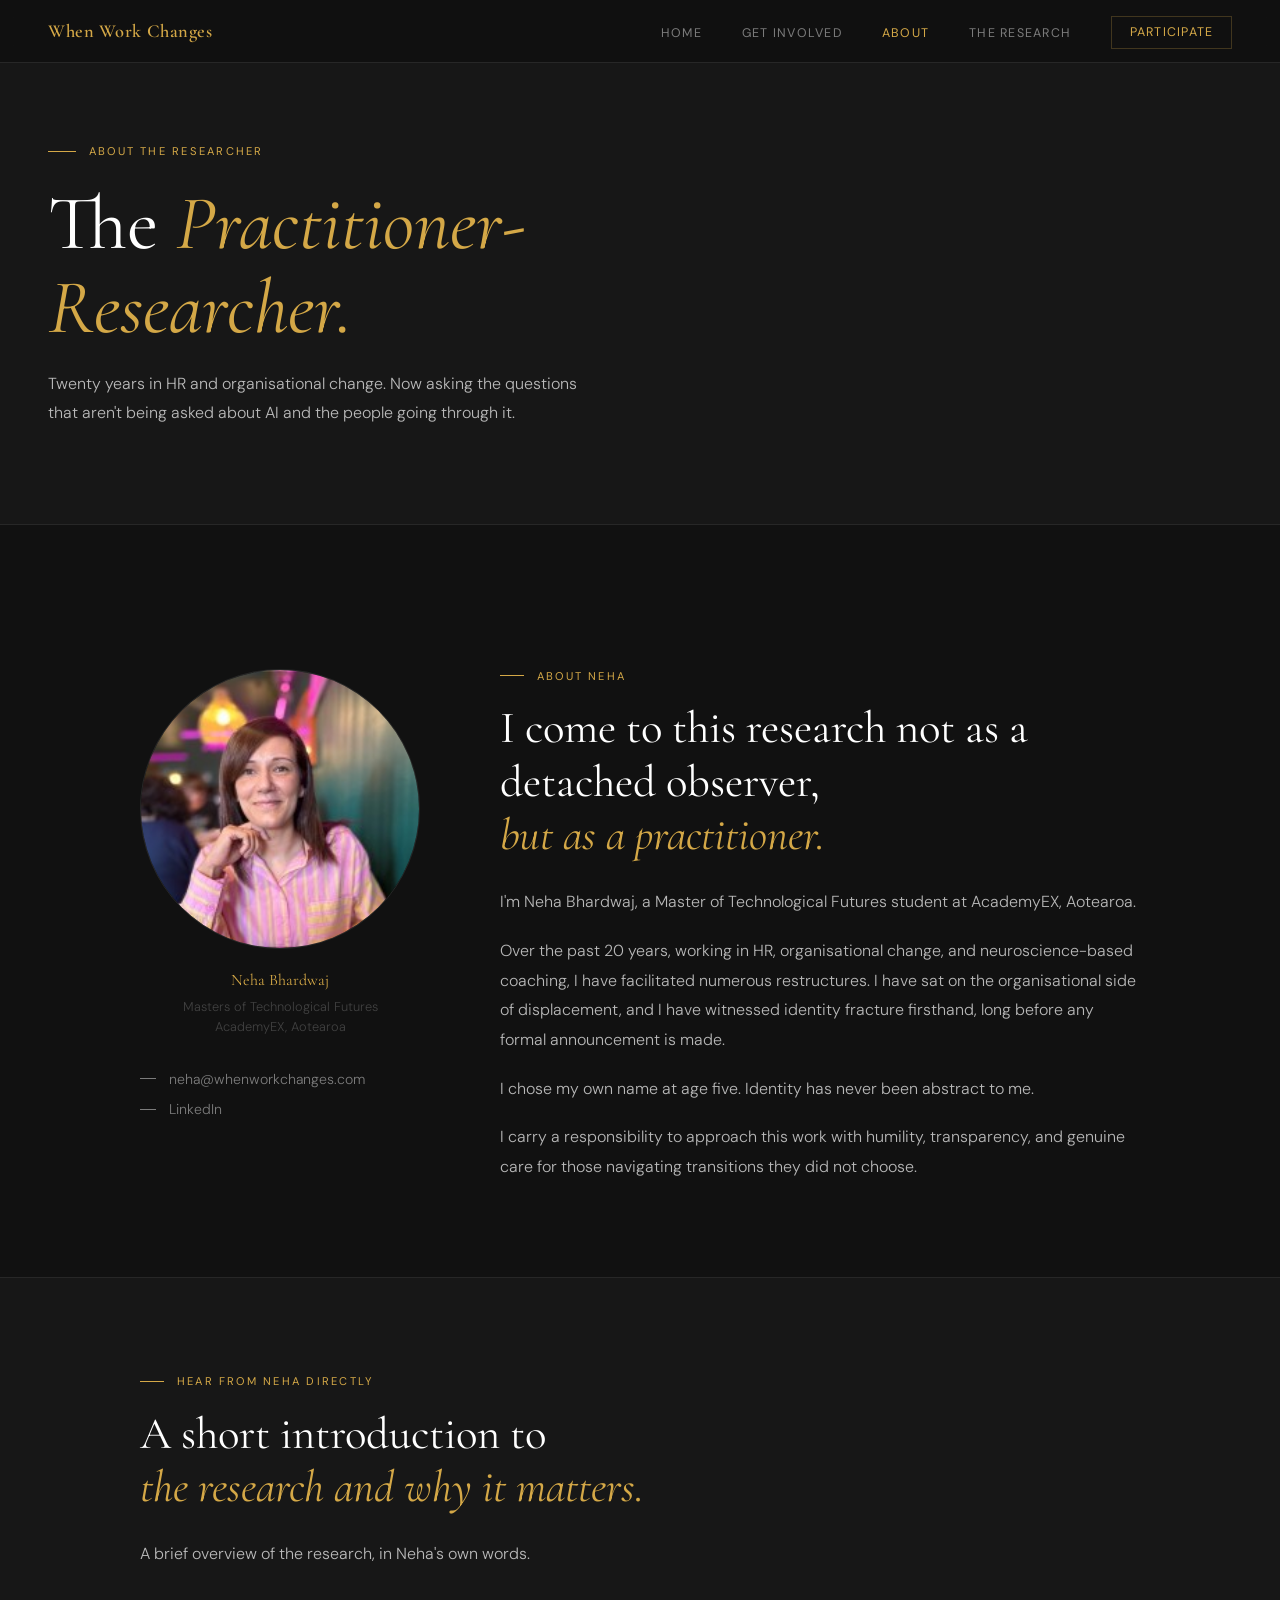
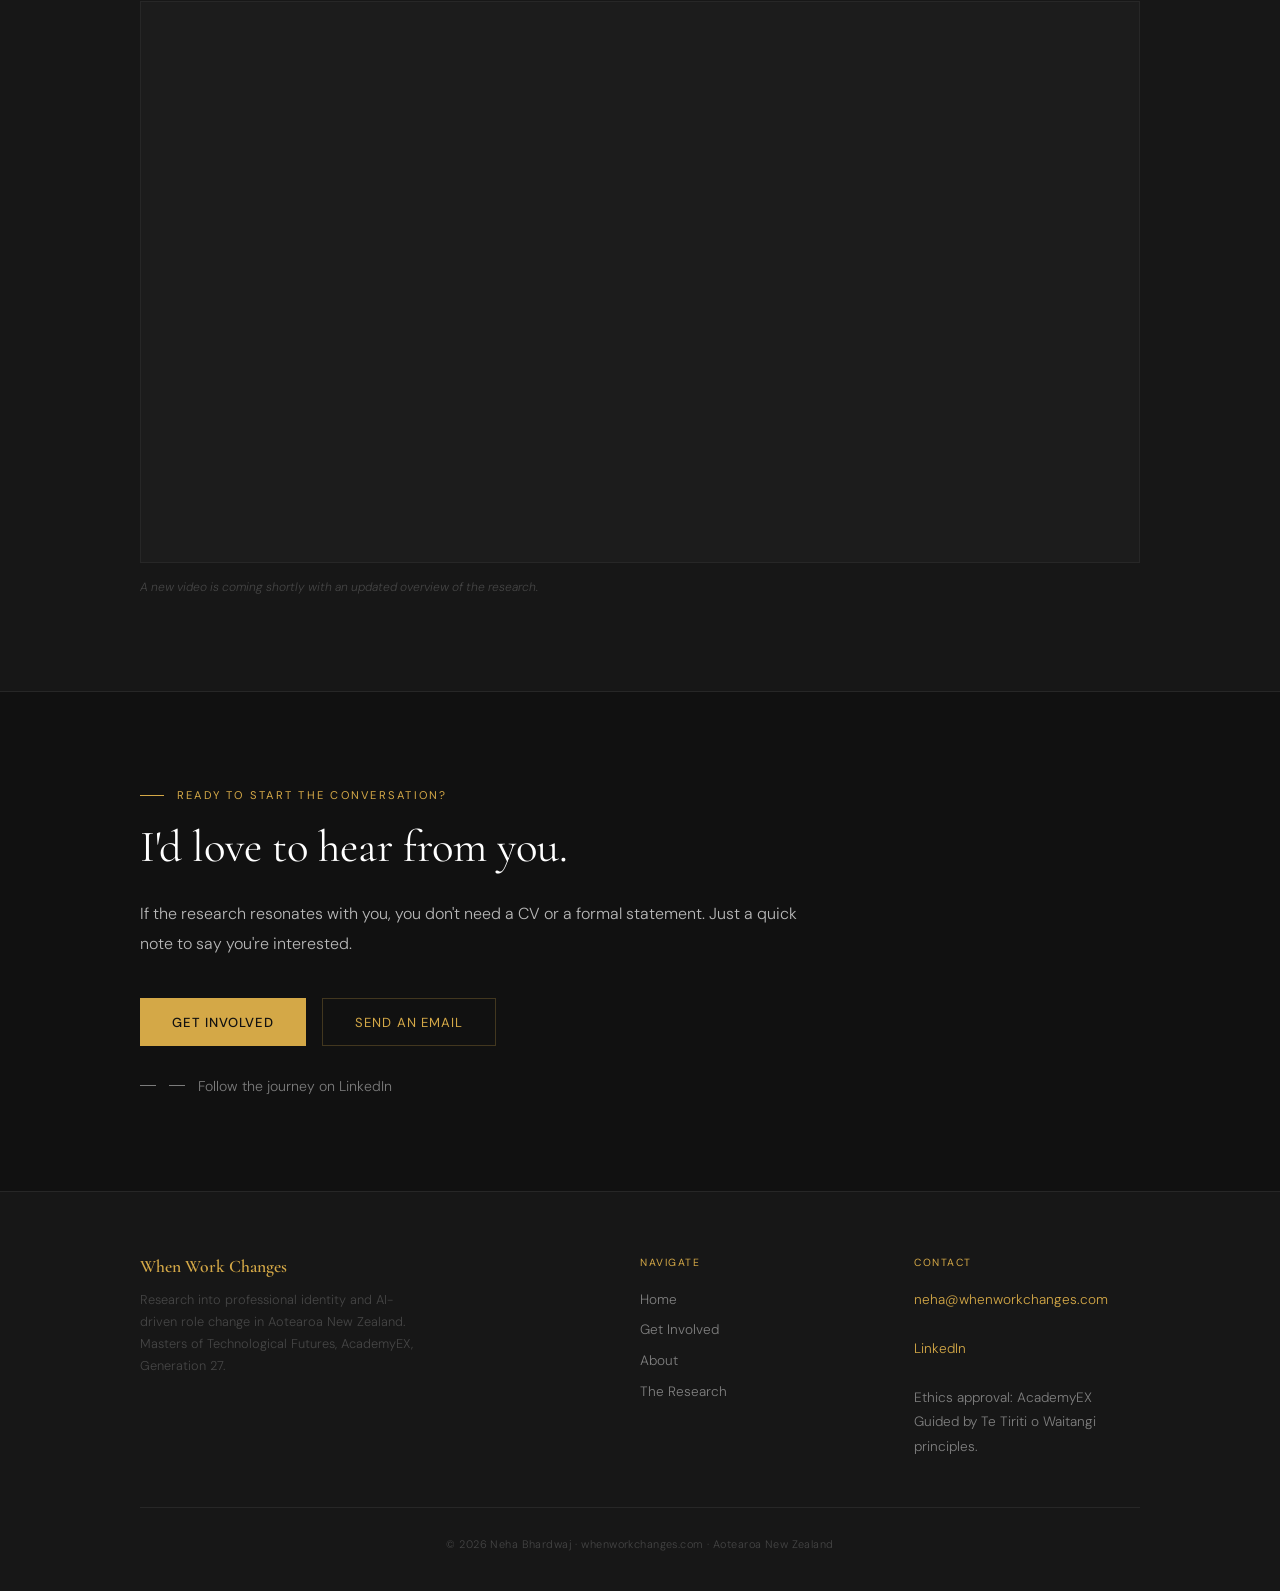
==== about.html @ a9b62e34 "Redesign v2 - new copy and layout" ====
<!DOCTYPE html>
<html lang="en">
<head>
<meta charset="UTF-8">
<meta name="viewport" content="width=device-width, initial-scale=1.0">
<title>About Neha Bhardwaj | When Work Changes</title>
<meta name="description" content="Meet Neha Bhardwaj, a practitioner-researcher exploring the intersection of HR, organisational change, and AI in Aotearoa.">
<link rel="preconnect" href="https://fonts.googleapis.com">
<link rel="preconnect" href="https://fonts.gstatic.com" crossorigin>
<link href="https://fonts.googleapis.com/css2?family=Cormorant+Garamond:ital,wght@0,400;0,600;1,400;1,600&family=DM+Sans:opsz,wght@9..40,300;9..40,400;9..40,500&display=swap" rel="stylesheet">
<link rel="stylesheet" href="css/style.css">
<style>
.about-grid{display:grid;grid-template-columns:280px 1fr;gap:5rem;align-items:start;margin-top:3rem}
.about-photo{width:100%;aspect-ratio:1;border-radius:50%;object-fit:cover;object-position:center top;display:block;border:1px solid var(--black-border)}
.about-photo-caption{text-align:center;margin-top:1.2rem;font-size:.8rem;color:var(--w20);font-weight:300;line-height:1.6}
.about-photo-caption strong{color:var(--gold);font-weight:400;display:block;font-family:'Cormorant Garamond',serif;font-size:1rem;margin-bottom:.2rem}
.connect-links{display:flex;flex-direction:column;gap:.8rem;margin-top:2rem}
.connect-link{display:inline-flex;align-items:center;gap:.8rem;color:var(--w45);text-decoration:none;font-size:.88rem;font-weight:300;transition:color .2s}
.connect-link:hover{color:var(--gold)}
.connect-link::before{content:'';display:block;width:16px;height:1px;background:currentColor}
.video-wrap{position:relative;width:100%;aspect-ratio:16/9;background:var(--black-card);border:1px solid var(--black-border);margin-top:2rem;overflow:hidden}
.video-wrap iframe{position:absolute;inset:0;width:100%;height:100%;border:none}
@media(max-width:768px){
  .about-grid{grid-template-columns:1fr;gap:3rem}
  .about-photo{max-width:200px;margin:0 auto}
}
</style>
</head>
<body>
<nav class="solid" id="nav">
  <a href="index.html" class="nav-logo">When Work Changes</a>
  <ul class="nav-links">
    <li><a href="index.html">Home</a></li>
    <li><a href="get-involved.html">Get Involved</a></li>
    <li><a href="about.html" class="active">About</a></li>
    <li><a href="proposal.html">The Research</a></li>
    <li><a href="get-involved.html" class="nav-cta">Participate</a></li>
  </ul>
</nav>

<div class="page-hero">
  <div class="page-hero-inner">
    <div class="page-label">About the researcher</div>
    <h1 class="page-title">The <em>Practitioner-Researcher.</em></h1>
    <p class="page-sub">Twenty years in HR and organisational change. Now asking the questions that aren't being asked about AI and the people going through it.</p>
  </div>
</div>

<!-- BIO -->
<section class="section" style="background:var(--black)">
  <div class="section-inner">
    <div class="about-grid">
      <div class="reveal">
        <img src="[data-uri]" alt="Neha Bhardwaj" class="about-photo">
        <div class="about-photo-caption">
          <strong>Neha Bhardwaj</strong>
          Masters of Technological Futures<br>AcademyEX, Aotearoa
        </div>
        <div class="connect-links">
          <a href="mailto:neha@whenworkchanges.com" class="connect-link">neha@whenworkchanges.com</a>
          <a href="https://www.linkedin.com/in/nehabhardwaj8/" target="_blank" rel="noopener" class="connect-link">LinkedIn</a>
        </div>
      </div>
      <div>
        <div class="section-label reveal">About Neha</div>
        <h2 class="section-heading reveal">I come to this research not as a detached observer,<br><em>but as a practitioner.</em></h2>
        <p class="body-text reveal">I'm Neha Bhardwaj, a Master of Technological Futures student at AcademyEX, Aotearoa.</p>
        <p class="body-text reveal reveal-d1">Over the past 20 years, working in HR, organisational change, and neuroscience-based coaching, I have facilitated numerous restructures. I have sat on the organisational side of displacement, and I have witnessed identity fracture firsthand, long before any formal announcement is made.</p>
        <p class="body-text reveal reveal-d2">I chose my own name at age five. Identity has never been abstract to me.</p>
        <p class="body-text reveal" style="margin-top:1.2rem">I carry a responsibility to approach this work with humility, transparency, and genuine care for those navigating transitions they did not choose.</p>
      </div>
    </div>
  </div>
</section>

<!-- VIDEO -->
<section class="section" style="background:var(--black-soft);border-top:1px solid var(--black-border);border-bottom:1px solid var(--black-border)">
  <div class="section-inner">
    <div class="section-label reveal">Hear from Neha directly</div>
    <h2 class="section-heading reveal">A short introduction to<br><em>the research and why it matters.</em></h2>
    <p class="body-text reveal">A brief overview of the research, in Neha's own words.</p>
    <div class="video-wrap reveal">
      <iframe
        src="https://www.youtube.com/embed/1i79aQ5ZZts"
        title="When Work Changes - Neha Bhardwaj research introduction"
        allow="accelerometer; autoplay; clipboard-write; encrypted-media; gyroscope; picture-in-picture"
        allowfullscreen>
      </iframe>
    </div>
    <p style="font-size:.75rem;color:var(--w20);margin-top:1rem;font-weight:300;font-style:italic">A new video is coming shortly with an updated overview of the research.</p>
  </div>
</section>

<!-- CONTACT -->
<section class="section" style="background:var(--black)">
  <div class="section-inner">
    <div class="section-label reveal">Ready to start the conversation?</div>
    <h2 class="section-heading reveal">I'd love to hear from you.</h2>
    <p class="body-text reveal">If the research resonates with you, you don't need a CV or a formal statement. Just a quick note to say you're interested.</p>
    <div style="margin-top:2.5rem;display:flex;gap:1rem;flex-wrap:wrap" class="reveal">
      <a href="get-involved.html" class="btn-gold">Get involved</a>
      <a href="mailto:neha@whenworkchanges.com" class="btn-ghost">Send an email</a>
    </div>
    <div style="margin-top:1.5rem" class="reveal">
      <a href="https://www.linkedin.com/in/nehabhardwaj8/" target="_blank" rel="noopener" class="connect-link" style="display:inline-flex;align-items:center;gap:.8rem;color:var(--w45);text-decoration:none;font-size:.88rem;font-weight:300;transition:color .2s">
        <span style="display:block;width:16px;height:1px;background:currentColor"></span>
        Follow the journey on LinkedIn
      </a>
    </div>
  </div>
</section>

<footer>
  <div class="footer-inner">
    <div>
      <a href="index.html" class="footer-logo">When Work Changes</a>
      <p class="footer-tag">Research into professional identity and AI-driven role change in Aotearoa New Zealand. Masters of Technological Futures, AcademyEX, Generation 27.</p>
    </div>
    <div>
      <div class="footer-col-title">Navigate</div>
      <ul class="footer-links">
        <li><a href="index.html">Home</a></li>
        <li><a href="get-involved.html">Get Involved</a></li>
        <li><a href="about.html">About</a></li>
        <li><a href="proposal.html">The Research</a></li>
      </ul>
    </div>
    <div>
      <div class="footer-col-title">Contact</div>
      <div class="footer-contact">
        <a href="mailto:neha@whenworkchanges.com">neha@whenworkchanges.com</a><br><br>
        <a href="https://www.linkedin.com/in/nehabhardwaj8/" target="_blank" rel="noopener">LinkedIn</a><br><br>
        Ethics approval: AcademyEX<br>
        Guided by Te Tiriti o Waitangi principles.
      </div>
    </div>
  </div>
  <div class="footer-bottom">© 2026 Neha Bhardwaj · whenworkchanges.com · Aotearoa New Zealand</div>
</footer>
<script src="js/main.js"></script>
</body>
</html>
---- css/style.css ----
:root {
  --black: #111111;
  --black-soft: #171717;
  --black-card: #1c1c1c;
  --black-border: #272727;
  --gold: #D4A847;
  --gold-dim: #a07d2a;
  --gold-pale: rgba(212,168,71,0.06);
  --gold-line: rgba(212,168,71,0.25);
  --white: #ffffff;
  --w70: rgba(255,255,255,0.7);
  --w45: rgba(255,255,255,0.45);
  --w20: rgba(255,255,255,0.2);
  --w08: rgba(255,255,255,0.08);
}
*,*::before,*::after{box-sizing:border-box;margin:0;padding:0}
html{scroll-behavior:smooth}
body{font-family:'DM Sans',sans-serif;background:var(--black);color:var(--white);overflow-x:hidden;-webkit-font-smoothing:antialiased}

/* NAV */
nav{position:fixed;top:0;left:0;right:0;z-index:100;display:flex;justify-content:space-between;align-items:center;padding:1.25rem 3rem;border-bottom:1px solid transparent;transition:background .4s,border-color .4s}
nav.scrolled,nav.solid{background:rgba(17,17,17,.96);border-color:var(--black-border);backdrop-filter:blur(16px)}
.nav-logo{font-family:'Cormorant Garamond',serif;font-size:1.15rem;font-weight:600;color:var(--gold);text-decoration:none;letter-spacing:.03em}
.nav-links{display:flex;gap:2.5rem;list-style:none;align-items:center}
.nav-links a{color:var(--w45);text-decoration:none;font-size:.78rem;font-weight:400;letter-spacing:.1em;text-transform:uppercase;transition:color .2s}
.nav-links a:hover,.nav-links a.active{color:var(--gold)}
.nav-cta{color:var(--gold)!important;border:1px solid var(--gold-line)!important;padding:.45rem 1.1rem}
.nav-cta:hover{background:var(--gold)!important;color:var(--black)!important}

/* BUTTONS */
.btn-gold{display:inline-flex;align-items:center;gap:.6rem;background:var(--gold);color:var(--black);text-decoration:none;padding:.9rem 2rem;font-size:.82rem;font-weight:500;letter-spacing:.07em;text-transform:uppercase;transition:background .2s,transform .2s;border:none;cursor:pointer;font-family:'DM Sans',sans-serif}
.btn-gold:hover{background:#e0b852;transform:translateX(3px)}
.btn-ghost{display:inline-flex;align-items:center;gap:.6rem;border:1px solid var(--gold-line);color:var(--gold);text-decoration:none;padding:.9rem 2rem;font-size:.82rem;font-weight:400;letter-spacing:.07em;text-transform:uppercase;transition:border-color .2s,background .2s;background:transparent;cursor:pointer;font-family:'DM Sans',sans-serif}
.btn-ghost:hover{border-color:var(--gold);background:var(--gold-pale)}
.btn-row{display:flex;flex-wrap:wrap;gap:1rem;align-items:center}

/* PAGE HERO */
.page-hero{background:var(--black-soft);border-bottom:1px solid var(--black-border);padding:9rem 3rem 6rem}
.page-hero-inner{max-width:760px}
.page-label{font-size:.7rem;color:var(--gold);letter-spacing:.2em;text-transform:uppercase;font-weight:400;margin-bottom:1.5rem;display:flex;align-items:center;gap:.8rem}
.page-label::before{content:'';display:block;width:28px;height:1px;background:var(--gold)}
.page-title{font-family:'Cormorant Garamond',serif;font-size:clamp(2.5rem,6vw,5rem);font-weight:400;line-height:1.1;margin-bottom:1.2rem;color:var(--white)}
.page-title em{color:var(--gold);font-style:italic}
.page-sub{font-size:1rem;color:var(--w70);line-height:1.8;font-weight:300;max-width:560px}

/* SECTIONS */
.section{padding:6rem 3rem}
.section-inner{max-width:1000px;margin:0 auto}
.section-label{font-size:.7rem;color:var(--gold);letter-spacing:.2em;text-transform:uppercase;font-weight:400;margin-bottom:1.2rem;display:flex;align-items:center;gap:.8rem}
.section-label::before{content:'';display:block;width:24px;height:1px;background:var(--gold)}
.section-heading{font-family:'Cormorant Garamond',serif;font-size:clamp(1.8rem,3.5vw,2.8rem);font-weight:400;line-height:1.2;margin-bottom:1.5rem;color:var(--white)}
.section-heading em{color:var(--gold);font-style:italic}
.body-text{font-size:1rem;color:var(--w70);line-height:1.85;font-weight:300;max-width:680px}
.body-text+.body-text{margin-top:1.2rem}
.body-text strong{color:var(--white);font-weight:500}
.body-text em{color:var(--white);font-style:italic}

/* GOLD RULE */
.gold-rule{border:none;border-top:1px solid var(--black-border);margin:3rem 0}

/* FOOTER */
footer{background:var(--black-soft);border-top:1px solid var(--black-border);padding:4rem 3rem 2.5rem}
.footer-inner{max-width:1000px;margin:0 auto;display:grid;grid-template-columns:2fr 1fr 1fr;gap:3rem;padding-bottom:3rem;border-bottom:1px solid var(--black-border)}
.footer-logo{font-family:'Cormorant Garamond',serif;font-size:1.1rem;font-weight:600;color:var(--gold);margin-bottom:.8rem;display:block;text-decoration:none}
.footer-tag{font-size:.8rem;color:var(--w20);line-height:1.7;font-weight:300;max-width:280px}
.footer-col-title{font-size:.65rem;color:var(--gold);letter-spacing:.15em;text-transform:uppercase;margin-bottom:1.2rem;font-weight:400}
.footer-links{list-style:none}
.footer-links li+li{margin-top:.6rem}
.footer-links a{color:var(--w45);text-decoration:none;font-size:.85rem;font-weight:300;transition:color .2s}
.footer-links a:hover{color:var(--gold)}
.footer-contact{font-size:.85rem;color:var(--w45);line-height:1.8;font-weight:300}
.footer-contact a{color:var(--gold);text-decoration:none}
.footer-bottom{max-width:1000px;margin:1.8rem auto 0;text-align:center;font-size:.68rem;color:var(--w20);font-weight:300;letter-spacing:.04em}

/* REVEAL */
@keyframes fadeUp{from{opacity:0;transform:translateY(24px)}to{opacity:1;transform:translateY(0)}}
.reveal{opacity:0;transform:translateY(20px);transition:opacity .7s ease,transform .7s ease}
.reveal.visible{opacity:1;transform:translateY(0)}
.reveal-d1{transition-delay:.1s}
.reveal-d2{transition-delay:.2s}
.reveal-d3{transition-delay:.3s}

/* MOBILE */
@media(max-width:768px){
  nav{padding:1rem 1.5rem}
  .nav-links{display:none}
  .section{padding:4rem 1.5rem}
  .page-hero{padding:7rem 1.5rem 4rem}
  .footer-inner{grid-template-columns:1fr;gap:2rem}
}
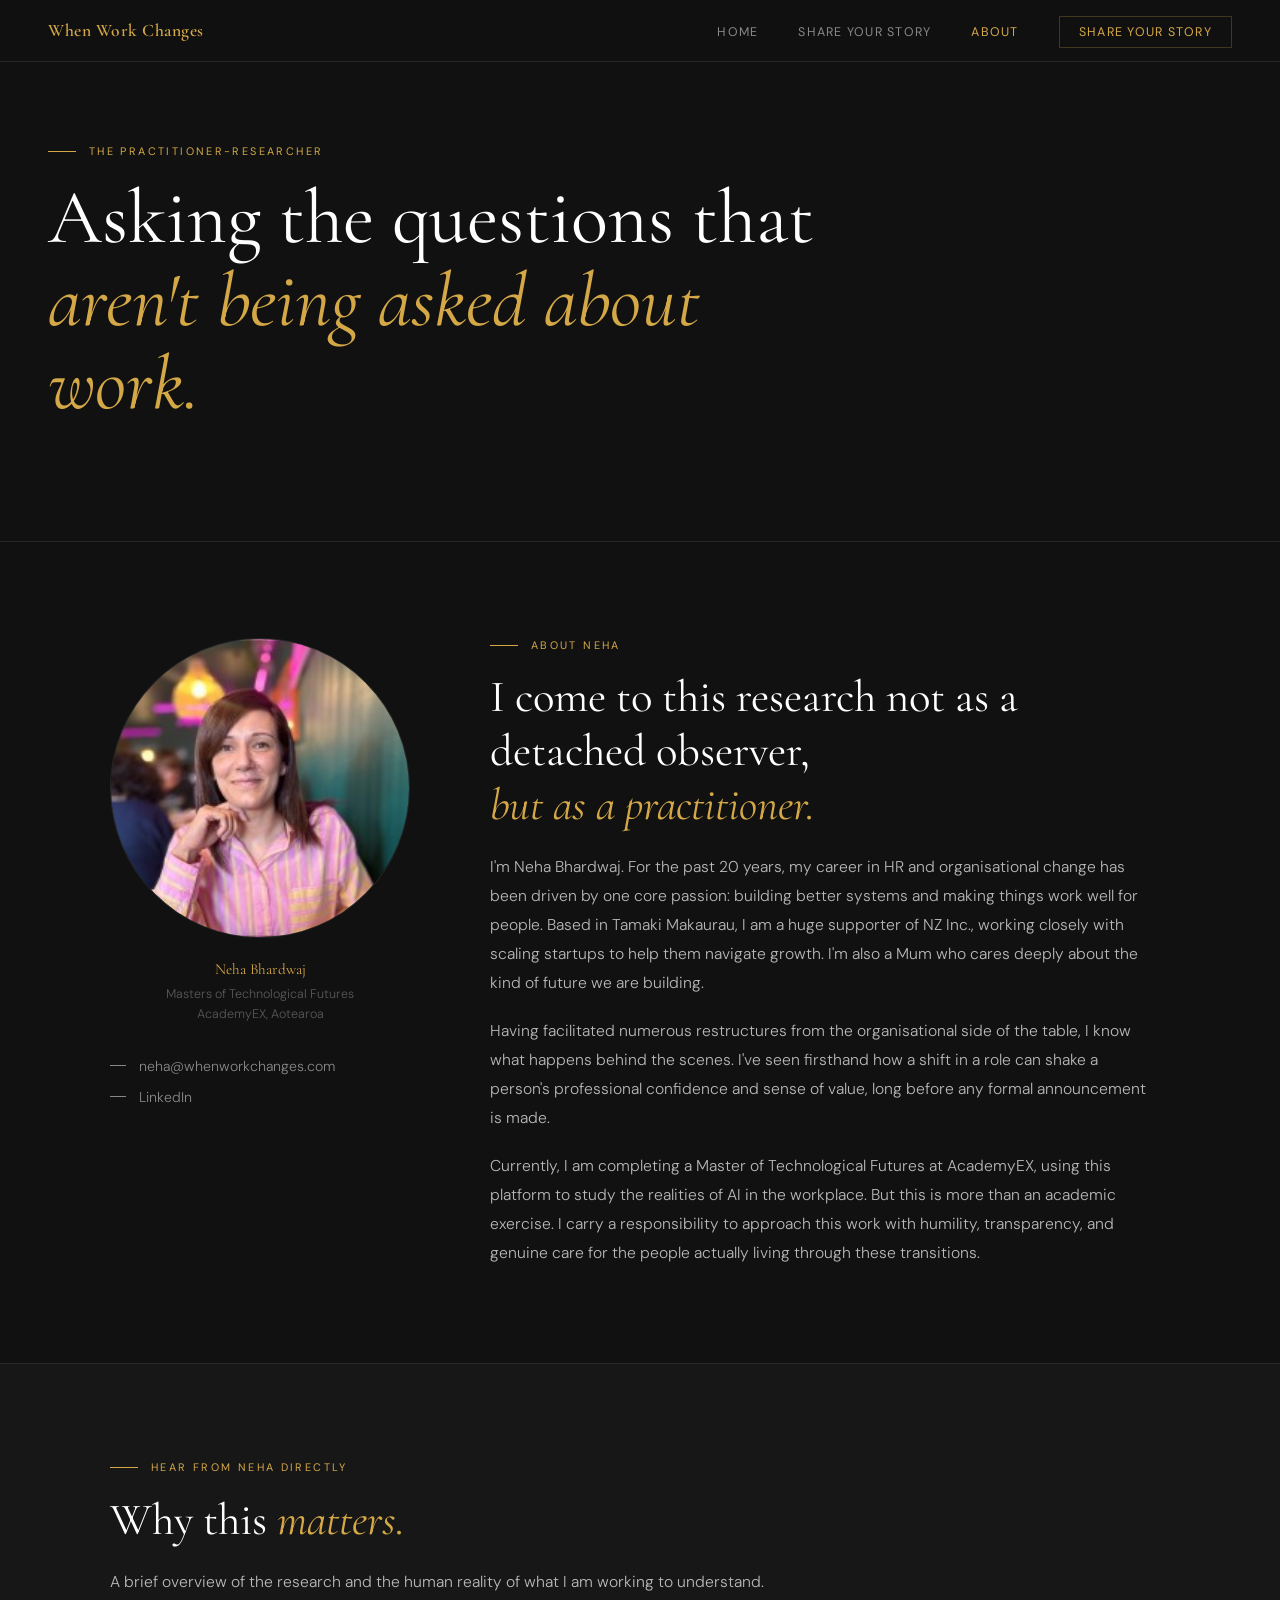
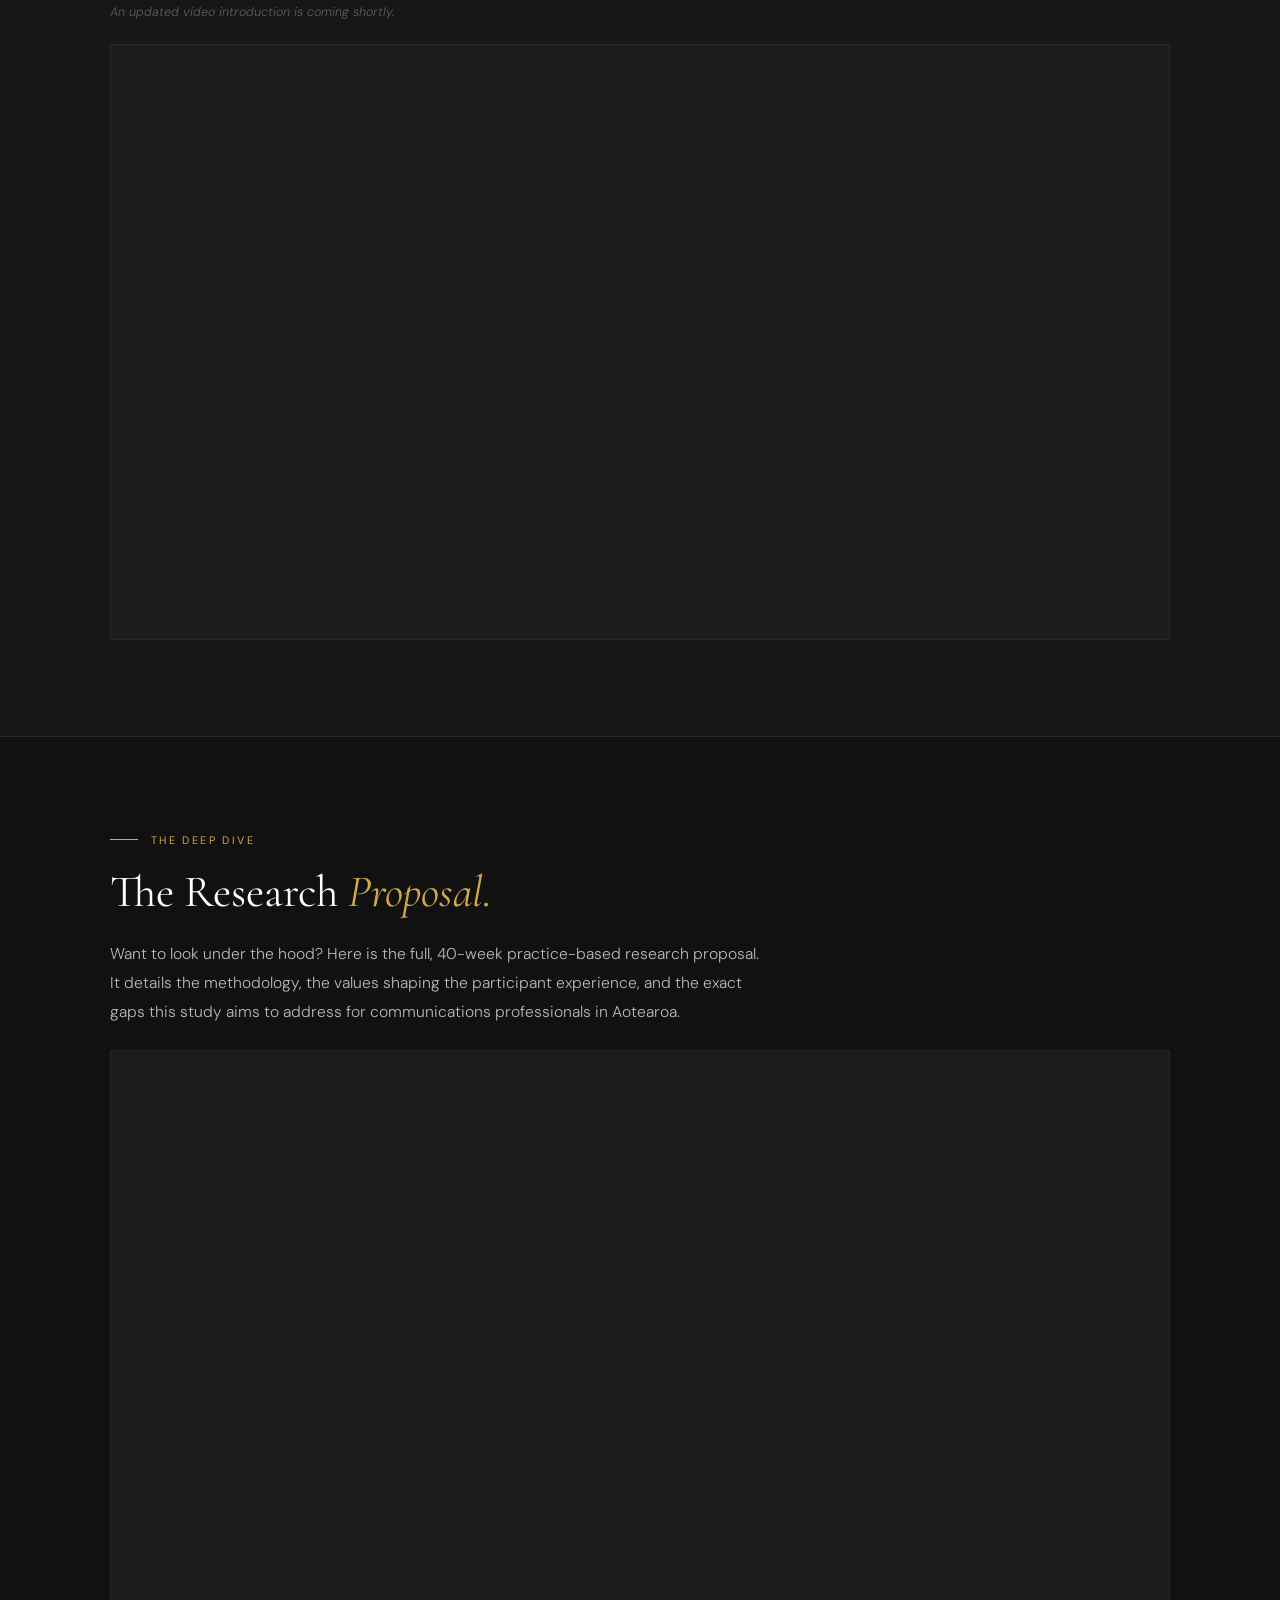
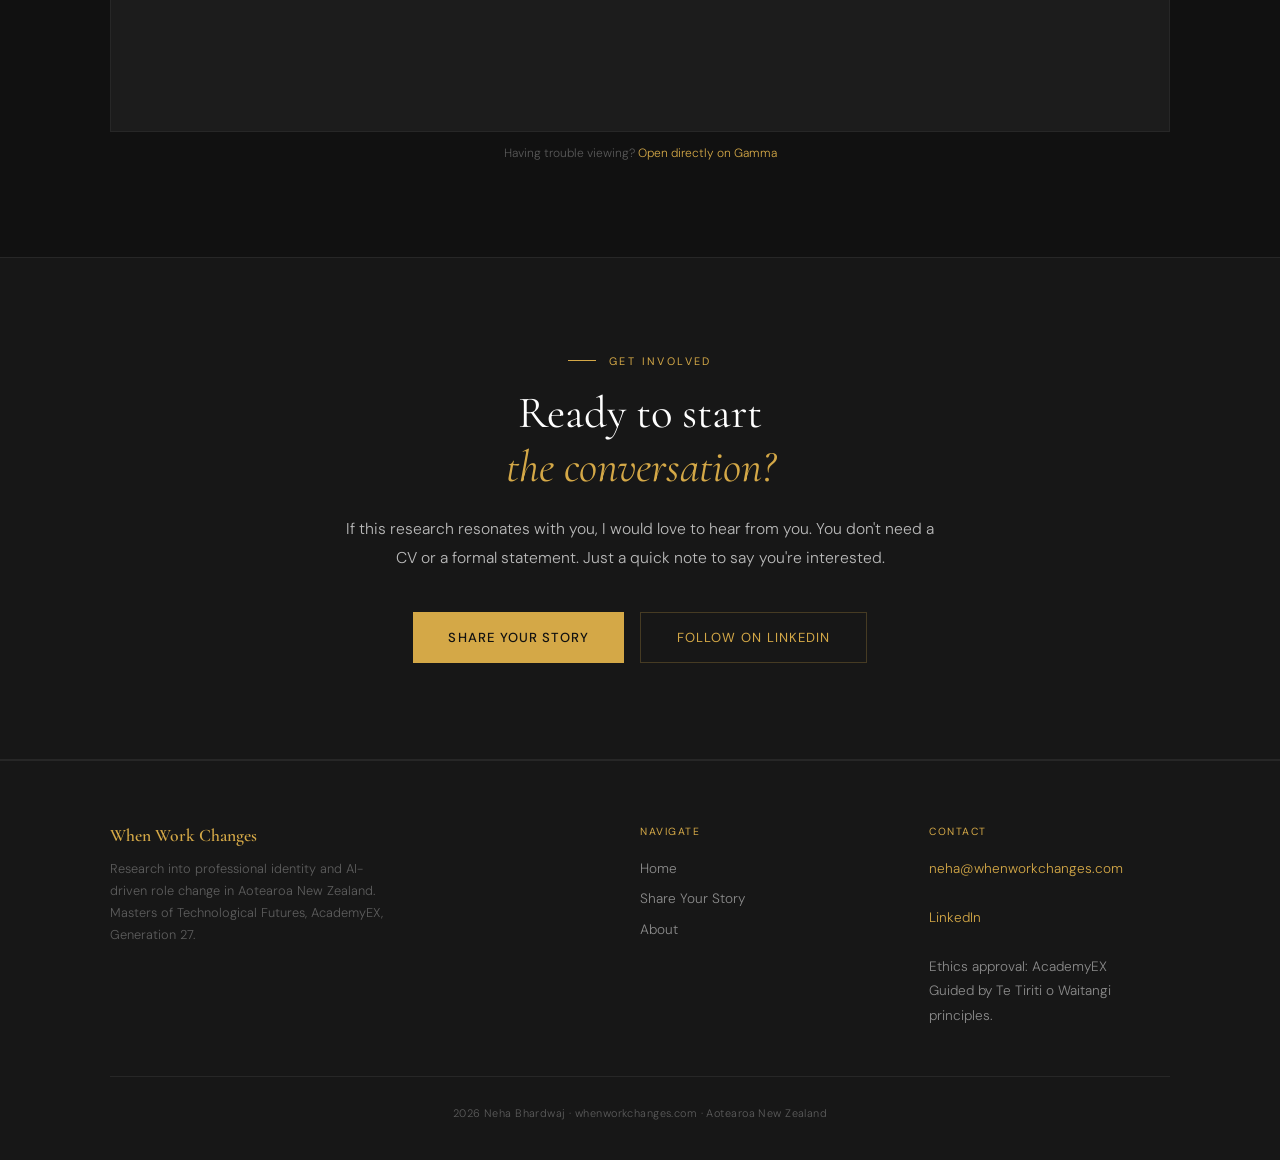
==== commit 31a25a1a: "v3 redesign - new copy and structure" ====
--- a/about.html
+++ b/about.html
@@ -3,113 +3,116 @@
 <head>
 <meta charset="UTF-8">
 <meta name="viewport" content="width=device-width, initial-scale=1.0">
-<title>About Neha Bhardwaj | When Work Changes</title>
-<meta name="description" content="Meet Neha Bhardwaj, a practitioner-researcher exploring the intersection of HR, organisational change, and AI in Aotearoa.">
+<title>About | When Work Changes</title>
+<meta name="description" content="Meet Neha Bhardwaj, a practitioner-researcher exploring AI, identity and the future of work in Aotearoa NZ.">
 <link rel="preconnect" href="https://fonts.googleapis.com">
 <link rel="preconnect" href="https://fonts.gstatic.com" crossorigin>
 <link href="https://fonts.googleapis.com/css2?family=Cormorant+Garamond:ital,wght@0,400;0,600;1,400;1,600&family=DM+Sans:opsz,wght@9..40,300;9..40,400;9..40,500&display=swap" rel="stylesheet">
 <link rel="stylesheet" href="css/style.css">
 <style>
-.about-grid{display:grid;grid-template-columns:280px 1fr;gap:5rem;align-items:start;margin-top:3rem}
-.about-photo{width:100%;aspect-ratio:1;border-radius:50%;object-fit:cover;object-position:center top;display:block;border:1px solid var(--black-border)}
-.about-photo-caption{text-align:center;margin-top:1.2rem;font-size:.8rem;color:var(--w20);font-weight:300;line-height:1.6}
-.about-photo-caption strong{color:var(--gold);font-weight:400;display:block;font-family:'Cormorant Garamond',serif;font-size:1rem;margin-bottom:.2rem}
-.connect-links{display:flex;flex-direction:column;gap:.8rem;margin-top:2rem}
-.connect-link{display:inline-flex;align-items:center;gap:.8rem;color:var(--w45);text-decoration:none;font-size:.88rem;font-weight:300;transition:color .2s}
-.connect-link:hover{color:var(--gold)}
-.connect-link::before{content:'';display:block;width:16px;height:1px;background:currentColor}
-.video-wrap{position:relative;width:100%;aspect-ratio:16/9;background:var(--black-card);border:1px solid var(--black-border);margin-top:2rem;overflow:hidden}
-.video-wrap iframe{position:absolute;inset:0;width:100%;height:100%;border:none}
-@media(max-width:768px){
-  .about-grid{grid-template-columns:1fr;gap:3rem}
-  .about-photo{max-width:200px;margin:0 auto}
+.hero-about {
+  background: var(--black);
+  padding: 9rem 3rem 6rem;
+  border-bottom: 1px solid var(--black-border);
 }
+.hero-about-inner { max-width: 820px; }
 </style>
 </head>
 <body>
+
 <nav class="solid" id="nav">
   <a href="index.html" class="nav-logo">When Work Changes</a>
   <ul class="nav-links">
     <li><a href="index.html">Home</a></li>
-    <li><a href="get-involved.html">Get Involved</a></li>
+    <li><a href="share-your-story.html">Share Your Story</a></li>
     <li><a href="about.html" class="active">About</a></li>
-    <li><a href="proposal.html">The Research</a></li>
-    <li><a href="get-involved.html" class="nav-cta">Participate</a></li>
+    <li><a href="mailto:neha@whenworkchanges.com?subject=I%27d%20like%20to%20share%20my%20story&body=Hi%20Neha%2C%0A%0AI%27d%20love%20to%20help%20with%20your%20research." class="nav-cta">Share Your Story</a></li>
   </ul>
 </nav>
 
-<div class="page-hero">
-  <div class="page-hero-inner">
-    <div class="page-label">About the researcher</div>
-    <h1 class="page-title">The <em>Practitioner-Researcher.</em></h1>
-    <p class="page-sub">Twenty years in HR and organisational change. Now asking the questions that aren't being asked about AI and the people going through it.</p>
+<!-- HERO -->
+<div class="hero-about">
+  <div class="hero-about-inner">
+    <div class="pre-heading reveal">The Practitioner-Researcher</div>
+    <h1 class="h-hero reveal">Asking the questions that<br><em>aren't being asked about work.</em></h1>
   </div>
 </div>
 
 <!-- BIO -->
-<section class="section" style="background:var(--black)">
+<section class="section section-dark">
   <div class="section-inner">
-    <div class="about-grid">
+    <div class="two-col-photo">
       <div class="reveal">
-        <img src="[data-uri]" alt="Neha Bhardwaj" class="about-photo">
-        <div class="about-photo-caption">
+        <img src="[data-uri]" alt="Neha Bhardwaj" class="researcher-photo">
+        <div class="photo-caption">
           <strong>Neha Bhardwaj</strong>
           Masters of Technological Futures<br>AcademyEX, Aotearoa
         </div>
         <div class="connect-links">
-          <a href="mailto:neha@whenworkchanges.com" class="connect-link">neha@whenworkchanges.com</a>
+          <a href="mailto:neha@whenworkchanges.com?subject=I%27d%20like%20to%20share%20my%20story&body=Hi%20Neha%2C%0A%0AI%27d%20love%20to%20help%20with%20your%20research." class="connect-link">neha@whenworkchanges.com</a>
           <a href="https://www.linkedin.com/in/nehabhardwaj8/" target="_blank" rel="noopener" class="connect-link">LinkedIn</a>
         </div>
       </div>
       <div>
-        <div class="section-label reveal">About Neha</div>
-        <h2 class="section-heading reveal">I come to this research not as a detached observer,<br><em>but as a practitioner.</em></h2>
-        <p class="body-text reveal">I'm Neha Bhardwaj, a Master of Technological Futures student at AcademyEX, Aotearoa.</p>
-        <p class="body-text reveal reveal-d1">Over the past 20 years, working in HR, organisational change, and neuroscience-based coaching, I have facilitated numerous restructures. I have sat on the organisational side of displacement, and I have witnessed identity fracture firsthand, long before any formal announcement is made.</p>
-        <p class="body-text reveal reveal-d2">I chose my own name at age five. Identity has never been abstract to me.</p>
-        <p class="body-text reveal" style="margin-top:1.2rem">I carry a responsibility to approach this work with humility, transparency, and genuine care for those navigating transitions they did not choose.</p>
+        <div class="pre-heading reveal">About Neha</div>
+        <h2 class="h-section reveal">I come to this research not as a detached observer,<br><em>but as a practitioner.</em></h2>
+        <p class="body-text reveal">I'm Neha Bhardwaj. For the past 20 years, my career in HR and organisational change has been driven by one core passion: building better systems and making things work well for people. Based in Tamaki Makaurau, I am a huge supporter of NZ Inc., working closely with scaling startups to help them navigate growth. I'm also a Mum who cares deeply about the kind of future we are building.</p>
+        <p class="body-text reveal reveal-d1">Having facilitated numerous restructures from the organisational side of the table, I know what happens behind the scenes. I've seen firsthand how a shift in a role can shake a person's professional confidence and sense of value, long before any formal announcement is made.</p>
+        <p class="body-text reveal reveal-d2">Currently, I am completing a Master of Technological Futures at AcademyEX, using this platform to study the realities of AI in the workplace. But this is more than an academic exercise. I carry a responsibility to approach this work with humility, transparency, and genuine care for the people actually living through these transitions.</p>
       </div>
     </div>
   </div>
 </section>
 
 <!-- VIDEO -->
-<section class="section" style="background:var(--black-soft);border-top:1px solid var(--black-border);border-bottom:1px solid var(--black-border)">
+<section class="section section-mid">
   <div class="section-inner">
-    <div class="section-label reveal">Hear from Neha directly</div>
-    <h2 class="section-heading reveal">A short introduction to<br><em>the research and why it matters.</em></h2>
-    <p class="body-text reveal">A brief overview of the research, in Neha's own words.</p>
+    <div class="pre-heading reveal">Hear from Neha directly</div>
+    <h2 class="h-section reveal">Why this <em>matters.</em></h2>
+    <p class="body-text reveal">A brief overview of the research and the human reality of what I am working to understand.</p>
+    <p style="font-size:.78rem;color:var(--w30);font-weight:300;font-style:italic;margin-top:.5rem" class="reveal">An updated video introduction is coming shortly.</p>
     <div class="video-wrap reveal">
       <iframe
         src="https://www.youtube.com/embed/1i79aQ5ZZts"
-        title="When Work Changes - Neha Bhardwaj research introduction"
+        title="When Work Changes — Neha Bhardwaj"
         allow="accelerometer; autoplay; clipboard-write; encrypted-media; gyroscope; picture-in-picture"
         allowfullscreen>
       </iframe>
     </div>
-    <p style="font-size:.75rem;color:var(--w20);margin-top:1rem;font-weight:300;font-style:italic">A new video is coming shortly with an updated overview of the research.</p>
   </div>
 </section>
 
-<!-- CONTACT -->
-<section class="section" style="background:var(--black)">
+<!-- RESEARCH PROPOSAL -->
+<section class="section section-dark">
   <div class="section-inner">
-    <div class="section-label reveal">Ready to start the conversation?</div>
-    <h2 class="section-heading reveal">I'd love to hear from you.</h2>
-    <p class="body-text reveal">If the research resonates with you, you don't need a CV or a formal statement. Just a quick note to say you're interested.</p>
-    <div style="margin-top:2.5rem;display:flex;gap:1rem;flex-wrap:wrap" class="reveal">
-      <a href="get-involved.html" class="btn-gold">Get involved</a>
-      <a href="mailto:neha@whenworkchanges.com" class="btn-ghost">Send an email</a>
+    <div class="pre-heading reveal">The Deep Dive</div>
+    <h2 class="h-section reveal">The Research <em>Proposal.</em></h2>
+    <p class="body-text reveal">Want to look under the hood? Here is the full, 40-week practice-based research proposal. It details the methodology, the values shaping the participant experience, and the exact gaps this study aims to address for communications professionals in Aotearoa.</p>
+    <div class="gamma-wrap reveal">
+      <iframe
+        src="https://gamma.app/embed/pzm99rw1ei0zgey"
+        allow="fullscreen"
+        title="Reinventing the Self: Research Proposal by Neha Bhardwaj">
+      </iframe>
     </div>
-    <div style="margin-top:1.5rem" class="reveal">
-      <a href="https://www.linkedin.com/in/nehabhardwaj8/" target="_blank" rel="noopener" class="connect-link" style="display:inline-flex;align-items:center;gap:.8rem;color:var(--w45);text-decoration:none;font-size:.88rem;font-weight:300;transition:color .2s">
-        <span style="display:block;width:16px;height:1px;background:currentColor"></span>
-        Follow the journey on LinkedIn
-      </a>
+    <p class="embed-fallback reveal">Having trouble viewing? <a href="https://gamma.app/docs/Summative-Assessment-3-Research-Proposal-pzm99rw1ei0zgey" target="_blank" rel="noopener">Open directly on Gamma</a></p>
+  </div>
+</section>
+
+<!-- CTA -->
+<section class="section section-mid" style="text-align:center">
+  <div class="section-inner" style="max-width:600px">
+    <div class="pre-heading reveal" style="justify-content:center">Get Involved</div>
+    <h2 class="h-section reveal">Ready to start<br><em>the conversation?</em></h2>
+    <p class="body-text reveal" style="margin:0 auto 2.5rem">If this research resonates with you, I would love to hear from you. You don't need a CV or a formal statement. Just a quick note to say you're interested.</p>
+    <div style="display:flex;gap:1rem;justify-content:center;flex-wrap:wrap" class="reveal">
+      <a href="mailto:neha@whenworkchanges.com?subject=I%27d%20like%20to%20share%20my%20story&body=Hi%20Neha%2C%0A%0AI%27d%20love%20to%20help%20with%20your%20research." class="btn-gold">Share Your Story</a>
+      <a href="https://www.linkedin.com/in/nehabhardwaj8/" target="_blank" rel="noopener" class="btn-ghost">Follow on LinkedIn</a>
     </div>
   </div>
 </section>
 
+<!-- FOOTER -->
 <footer>
   <div class="footer-inner">
     <div>
@@ -120,23 +123,23 @@
       <div class="footer-col-title">Navigate</div>
       <ul class="footer-links">
         <li><a href="index.html">Home</a></li>
-        <li><a href="get-involved.html">Get Involved</a></li>
+        <li><a href="share-your-story.html">Share Your Story</a></li>
         <li><a href="about.html">About</a></li>
-        <li><a href="proposal.html">The Research</a></li>
       </ul>
     </div>
     <div>
       <div class="footer-col-title">Contact</div>
       <div class="footer-contact">
-        <a href="mailto:neha@whenworkchanges.com">neha@whenworkchanges.com</a><br><br>
+        <a href="mailto:neha@whenworkchanges.com?subject=I%27d%20like%20to%20share%20my%20story&body=Hi%20Neha%2C%0A%0AI%27d%20love%20to%20help%20with%20your%20research.">neha@whenworkchanges.com</a><br><br>
         <a href="https://www.linkedin.com/in/nehabhardwaj8/" target="_blank" rel="noopener">LinkedIn</a><br><br>
         Ethics approval: AcademyEX<br>
         Guided by Te Tiriti o Waitangi principles.
       </div>
     </div>
   </div>
-  <div class="footer-bottom">© 2026 Neha Bhardwaj · whenworkchanges.com · Aotearoa New Zealand</div>
+  <div class="footer-bottom">2026 Neha Bhardwaj · whenworkchanges.com · Aotearoa New Zealand</div>
 </footer>
+
 <script src="js/main.js"></script>
 </body>
 </html>
--- a/css/style.css
+++ b/css/style.css
@@ -1,90 +1,299 @@
+/* When Work Changes — style.css */
 :root {
-  --black: #111111;
-  --black-soft: #171717;
-  --black-card: #1c1c1c;
+  --black:        #111111;
+  --black-soft:   #171717;
+  --black-card:   #1c1c1c;
   --black-border: #272727;
-  --gold: #D4A847;
-  --gold-dim: #a07d2a;
-  --gold-pale: rgba(212,168,71,0.06);
-  --gold-line: rgba(212,168,71,0.25);
-  --white: #ffffff;
-  --w70: rgba(255,255,255,0.7);
-  --w45: rgba(255,255,255,0.45);
-  --w20: rgba(255,255,255,0.2);
-  --w08: rgba(255,255,255,0.08);
-}
-*,*::before,*::after{box-sizing:border-box;margin:0;padding:0}
-html{scroll-behavior:smooth}
-body{font-family:'DM Sans',sans-serif;background:var(--black);color:var(--white);overflow-x:hidden;-webkit-font-smoothing:antialiased}
-
-/* NAV */
-nav{position:fixed;top:0;left:0;right:0;z-index:100;display:flex;justify-content:space-between;align-items:center;padding:1.25rem 3rem;border-bottom:1px solid transparent;transition:background .4s,border-color .4s}
-nav.scrolled,nav.solid{background:rgba(17,17,17,.96);border-color:var(--black-border);backdrop-filter:blur(16px)}
-.nav-logo{font-family:'Cormorant Garamond',serif;font-size:1.15rem;font-weight:600;color:var(--gold);text-decoration:none;letter-spacing:.03em}
-.nav-links{display:flex;gap:2.5rem;list-style:none;align-items:center}
-.nav-links a{color:var(--w45);text-decoration:none;font-size:.78rem;font-weight:400;letter-spacing:.1em;text-transform:uppercase;transition:color .2s}
-.nav-links a:hover,.nav-links a.active{color:var(--gold)}
-.nav-cta{color:var(--gold)!important;border:1px solid var(--gold-line)!important;padding:.45rem 1.1rem}
-.nav-cta:hover{background:var(--gold)!important;color:var(--black)!important}
-
-/* BUTTONS */
-.btn-gold{display:inline-flex;align-items:center;gap:.6rem;background:var(--gold);color:var(--black);text-decoration:none;padding:.9rem 2rem;font-size:.82rem;font-weight:500;letter-spacing:.07em;text-transform:uppercase;transition:background .2s,transform .2s;border:none;cursor:pointer;font-family:'DM Sans',sans-serif}
-.btn-gold:hover{background:#e0b852;transform:translateX(3px)}
-.btn-ghost{display:inline-flex;align-items:center;gap:.6rem;border:1px solid var(--gold-line);color:var(--gold);text-decoration:none;padding:.9rem 2rem;font-size:.82rem;font-weight:400;letter-spacing:.07em;text-transform:uppercase;transition:border-color .2s,background .2s;background:transparent;cursor:pointer;font-family:'DM Sans',sans-serif}
-.btn-ghost:hover{border-color:var(--gold);background:var(--gold-pale)}
-.btn-row{display:flex;flex-wrap:wrap;gap:1rem;align-items:center}
-
-/* PAGE HERO */
-.page-hero{background:var(--black-soft);border-bottom:1px solid var(--black-border);padding:9rem 3rem 6rem}
-.page-hero-inner{max-width:760px}
-.page-label{font-size:.7rem;color:var(--gold);letter-spacing:.2em;text-transform:uppercase;font-weight:400;margin-bottom:1.5rem;display:flex;align-items:center;gap:.8rem}
-.page-label::before{content:'';display:block;width:28px;height:1px;background:var(--gold)}
-.page-title{font-family:'Cormorant Garamond',serif;font-size:clamp(2.5rem,6vw,5rem);font-weight:400;line-height:1.1;margin-bottom:1.2rem;color:var(--white)}
-.page-title em{color:var(--gold);font-style:italic}
-.page-sub{font-size:1rem;color:var(--w70);line-height:1.8;font-weight:300;max-width:560px}
-
-/* SECTIONS */
-.section{padding:6rem 3rem}
-.section-inner{max-width:1000px;margin:0 auto}
-.section-label{font-size:.7rem;color:var(--gold);letter-spacing:.2em;text-transform:uppercase;font-weight:400;margin-bottom:1.2rem;display:flex;align-items:center;gap:.8rem}
-.section-label::before{content:'';display:block;width:24px;height:1px;background:var(--gold)}
-.section-heading{font-family:'Cormorant Garamond',serif;font-size:clamp(1.8rem,3.5vw,2.8rem);font-weight:400;line-height:1.2;margin-bottom:1.5rem;color:var(--white)}
-.section-heading em{color:var(--gold);font-style:italic}
-.body-text{font-size:1rem;color:var(--w70);line-height:1.85;font-weight:300;max-width:680px}
-.body-text+.body-text{margin-top:1.2rem}
-.body-text strong{color:var(--white);font-weight:500}
-.body-text em{color:var(--white);font-style:italic}
-
-/* GOLD RULE */
-.gold-rule{border:none;border-top:1px solid var(--black-border);margin:3rem 0}
-
-/* FOOTER */
-footer{background:var(--black-soft);border-top:1px solid var(--black-border);padding:4rem 3rem 2.5rem}
-.footer-inner{max-width:1000px;margin:0 auto;display:grid;grid-template-columns:2fr 1fr 1fr;gap:3rem;padding-bottom:3rem;border-bottom:1px solid var(--black-border)}
-.footer-logo{font-family:'Cormorant Garamond',serif;font-size:1.1rem;font-weight:600;color:var(--gold);margin-bottom:.8rem;display:block;text-decoration:none}
-.footer-tag{font-size:.8rem;color:var(--w20);line-height:1.7;font-weight:300;max-width:280px}
-.footer-col-title{font-size:.65rem;color:var(--gold);letter-spacing:.15em;text-transform:uppercase;margin-bottom:1.2rem;font-weight:400}
-.footer-links{list-style:none}
-.footer-links li+li{margin-top:.6rem}
-.footer-links a{color:var(--w45);text-decoration:none;font-size:.85rem;font-weight:300;transition:color .2s}
-.footer-links a:hover{color:var(--gold)}
-.footer-contact{font-size:.85rem;color:var(--w45);line-height:1.8;font-weight:300}
-.footer-contact a{color:var(--gold);text-decoration:none}
-.footer-bottom{max-width:1000px;margin:1.8rem auto 0;text-align:center;font-size:.68rem;color:var(--w20);font-weight:300;letter-spacing:.04em}
-
-/* REVEAL */
-@keyframes fadeUp{from{opacity:0;transform:translateY(24px)}to{opacity:1;transform:translateY(0)}}
-.reveal{opacity:0;transform:translateY(20px);transition:opacity .7s ease,transform .7s ease}
-.reveal.visible{opacity:1;transform:translateY(0)}
-.reveal-d1{transition-delay:.1s}
-.reveal-d2{transition-delay:.2s}
-.reveal-d3{transition-delay:.3s}
-
-/* MOBILE */
-@media(max-width:768px){
-  nav{padding:1rem 1.5rem}
-  .nav-links{display:none}
-  .section{padding:4rem 1.5rem}
-  .page-hero{padding:7rem 1.5rem 4rem}
-  .footer-inner{grid-template-columns:1fr;gap:2rem}
-}
+  --gold:         #D4A847;
+  --gold-pale:    rgba(212,168,71,0.07);
+  --gold-line:    rgba(212,168,71,0.25);
+  --white:        #ffffff;
+  --w70:          rgba(255,255,255,0.70);
+  --w50:          rgba(255,255,255,0.50);
+  --w30:          rgba(255,255,255,0.30);
+  --w15:          rgba(255,255,255,0.15);
+}
+
+*, *::before, *::after { box-sizing: border-box; margin: 0; padding: 0; }
+html { scroll-behavior: smooth; }
+body {
+  font-family: 'DM Sans', sans-serif;
+  background: var(--black);
+  color: var(--white);
+  overflow-x: hidden;
+  -webkit-font-smoothing: antialiased;
+}
+
+/* ── NAV ── */
+nav {
+  position: fixed; top: 0; left: 0; right: 0; z-index: 100;
+  display: flex; justify-content: space-between; align-items: center;
+  padding: 1.25rem 3rem;
+  border-bottom: 1px solid transparent;
+  transition: background .4s, border-color .4s;
+}
+nav.scrolled, nav.solid {
+  background: rgba(17,17,17,.96);
+  border-color: var(--black-border);
+  backdrop-filter: blur(16px);
+}
+.nav-logo {
+  font-family: 'Cormorant Garamond', serif;
+  font-size: 1.1rem; font-weight: 600;
+  color: var(--gold); text-decoration: none; letter-spacing: .03em;
+}
+.nav-links { display: flex; gap: 2.5rem; list-style: none; align-items: center; }
+.nav-links a {
+  color: var(--w50); text-decoration: none;
+  font-size: .78rem; font-weight: 400;
+  letter-spacing: .1em; text-transform: uppercase;
+  transition: color .2s;
+}
+.nav-links a:hover, .nav-links a.active { color: var(--gold); }
+.nav-cta {
+  color: var(--gold) !important;
+  border: 1px solid var(--gold-line) !important;
+  padding: .45rem 1.2rem;
+  transition: background .2s, color .2s !important;
+}
+.nav-cta:hover { background: var(--gold) !important; color: var(--black) !important; }
+
+/* ── BUTTONS ── */
+.btn-gold {
+  display: inline-flex; align-items: center; gap: .6rem;
+  background: var(--gold); color: var(--black);
+  text-decoration: none; padding: 1rem 2.2rem;
+  font-size: .82rem; font-weight: 500;
+  letter-spacing: .08em; text-transform: uppercase;
+  transition: background .2s, transform .2s;
+  border: none; cursor: pointer;
+  font-family: 'DM Sans', sans-serif;
+}
+.btn-gold:hover { background: #e0b852; transform: translateX(3px); }
+
+.btn-ghost {
+  display: inline-flex; align-items: center; gap: .6rem;
+  border: 1px solid var(--gold-line); color: var(--gold);
+  text-decoration: none; padding: 1rem 2.2rem;
+  font-size: .82rem; font-weight: 400;
+  letter-spacing: .08em; text-transform: uppercase;
+  transition: border-color .2s, background .2s;
+  background: transparent; cursor: pointer;
+  font-family: 'DM Sans', sans-serif;
+}
+.btn-ghost:hover { border-color: var(--gold); background: var(--gold-pale); }
+
+/* ── PRE-HEADING ── */
+.pre-heading {
+  font-size: .68rem; color: var(--gold);
+  letter-spacing: .22em; text-transform: uppercase;
+  font-weight: 400; margin-bottom: 1.2rem;
+  display: flex; align-items: center; gap: .8rem;
+}
+.pre-heading::before {
+  content: ''; display: block;
+  width: 28px; height: 1px; background: var(--gold);
+}
+
+/* ── HEADINGS ── */
+.h-hero {
+  font-family: 'Cormorant Garamond', serif;
+  font-size: clamp(2.8rem, 6vw, 5.5rem);
+  font-weight: 400; line-height: 1.08;
+  color: var(--white); margin-bottom: 1.2rem;
+}
+.h-hero em { color: var(--gold); font-style: italic; }
+
+.h-section {
+  font-family: 'Cormorant Garamond', serif;
+  font-size: clamp(1.8rem, 3.5vw, 2.8rem);
+  font-weight: 400; line-height: 1.2;
+  color: var(--white); margin-bottom: 1.2rem;
+}
+.h-section em { color: var(--gold); font-style: italic; }
+
+.h-sub {
+  font-size: clamp(.95rem, 1.6vw, 1.1rem);
+  color: var(--w70); line-height: 1.8;
+  font-weight: 300; max-width: 580px;
+  margin-bottom: 2rem;
+}
+
+/* ── BODY TEXT ── */
+.body-text {
+  font-size: .98rem; color: var(--w70);
+  line-height: 1.85; font-weight: 300; max-width: 660px;
+}
+.body-text + .body-text { margin-top: 1.2rem; }
+.body-text strong { color: var(--white); font-weight: 500; }
+
+/* ── SECTIONS ── */
+.section { padding: 6rem 3rem; }
+.section-inner { max-width: 1060px; margin: 0 auto; }
+
+.section-dark  { background: var(--black); }
+.section-mid   { background: var(--black-soft); border-top: 1px solid var(--black-border); border-bottom: 1px solid var(--black-border); }
+.section-card  { background: var(--black-card); border-top: 1px solid var(--black-border); border-bottom: 1px solid var(--black-border); }
+
+/* ── TWO COLUMN ── */
+.two-col {
+  display: grid;
+  grid-template-columns: 1fr 1fr;
+  gap: 4rem;
+  align-items: start;
+}
+.two-col-photo {
+  display: grid;
+  grid-template-columns: 300px 1fr;
+  gap: 5rem;
+  align-items: start;
+}
+
+/* ── BENEFIT ITEMS ── */
+.benefit { margin-bottom: 2rem; }
+.benefit-title {
+  font-size: .82rem; color: var(--gold);
+  font-weight: 500; letter-spacing: .06em;
+  text-transform: uppercase; margin-bottom: .5rem;
+}
+.benefit-body { font-size: .95rem; color: var(--w70); line-height: 1.8; font-weight: 300; }
+
+/* ── CRITERIA LIST ── */
+.criteria-list { list-style: none; margin-top: 1rem; }
+.criteria-list li {
+  font-size: .95rem; color: var(--w70);
+  line-height: 1.75; font-weight: 300;
+  padding: .7rem 0;
+  border-bottom: 1px solid var(--black-border);
+  display: flex; gap: 1rem; align-items: baseline;
+}
+.criteria-list li::before {
+  content: '—'; color: var(--gold);
+  flex-shrink: 0; font-size: .8rem;
+}
+
+/* ── PARTICIPATION ITEMS ── */
+.participation-grid {
+  display: grid;
+  grid-template-columns: repeat(2,1fr);
+  gap: 1px;
+  background: var(--black-border);
+  margin-top: 2.5rem;
+}
+.participation-item {
+  background: var(--black);
+  padding: 2.5rem 2rem;
+  transition: background .2s;
+}
+.participation-item:hover { background: var(--black-card); }
+.participation-num {
+  font-family: 'Cormorant Garamond', serif;
+  font-size: 2.5rem; color: var(--black-border);
+  font-weight: 600; line-height: 1;
+  margin-bottom: 1rem;
+  transition: color .2s;
+}
+.participation-item:hover .participation-num { color: var(--gold-line); }
+.participation-title {
+  font-size: .82rem; color: var(--gold);
+  font-weight: 500; letter-spacing: .06em;
+  text-transform: uppercase; margin-bottom: .6rem;
+}
+.participation-body { font-size: .92rem; color: var(--w50); line-height: 1.75; font-weight: 300; }
+
+/* ── PHOTO ── */
+.researcher-photo {
+  width: 100%; aspect-ratio: 1;
+  border-radius: 50%;
+  object-fit: cover; object-position: center top;
+  border: 1px solid var(--black-border);
+  display: block;
+}
+.photo-caption {
+  text-align: center; margin-top: 1.2rem;
+  font-size: .78rem; color: var(--w30); font-weight: 300; line-height: 1.6;
+}
+.photo-caption strong {
+  color: var(--gold); font-weight: 400;
+  font-family: 'Cormorant Garamond', serif;
+  font-size: .95rem; display: block; margin-bottom: .2rem;
+}
+
+/* ── VIDEO ── */
+.video-wrap {
+  width: 100%; aspect-ratio: 16/9;
+  background: var(--black-card);
+  border: 1px solid var(--black-border);
+  overflow: hidden; margin-top: 1.5rem;
+}
+.video-wrap iframe { width: 100%; height: 100%; border: none; display: block; }
+
+/* ── GAMMA EMBED ── */
+.gamma-wrap {
+  width: 100%; border: 1px solid var(--black-border);
+  background: var(--black-card); margin-top: 1.5rem; overflow: hidden;
+}
+.gamma-wrap iframe { display: block; width: 100%; height: 680px; border: none; }
+.embed-fallback {
+  font-size: .75rem; color: var(--w30);
+  text-align: center; margin-top: .8rem; font-weight: 300;
+}
+.embed-fallback a { color: var(--gold); text-decoration: none; }
+
+/* ── CONNECT LINKS ── */
+.connect-links { display: flex; flex-direction: column; gap: .8rem; margin-top: 2rem; }
+.connect-link {
+  display: inline-flex; align-items: center; gap: .8rem;
+  color: var(--w50); text-decoration: none;
+  font-size: .88rem; font-weight: 300; transition: color .2s;
+}
+.connect-link:hover { color: var(--gold); }
+.connect-link::before { content: ''; display: block; width: 16px; height: 1px; background: currentColor; }
+
+/* ── FOOTER ── */
+footer {
+  background: var(--black-soft);
+  border-top: 1px solid var(--black-border);
+  padding: 4rem 3rem 2.5rem;
+}
+.footer-inner {
+  max-width: 1060px; margin: 0 auto;
+  display: grid; grid-template-columns: 2fr 1fr 1fr;
+  gap: 3rem; padding-bottom: 3rem;
+  border-bottom: 1px solid var(--black-border);
+}
+.footer-logo {
+  font-family: 'Cormorant Garamond', serif;
+  font-size: 1.1rem; font-weight: 600;
+  color: var(--gold); margin-bottom: .8rem;
+  display: block; text-decoration: none;
+}
+.footer-tag { font-size: .8rem; color: var(--w30); line-height: 1.7; font-weight: 300; max-width: 280px; }
+.footer-col-title { font-size: .65rem; color: var(--gold); letter-spacing: .15em; text-transform: uppercase; margin-bottom: 1.2rem; font-weight: 400; }
+.footer-links { list-style: none; }
+.footer-links li + li { margin-top: .6rem; }
+.footer-links a { color: var(--w50); text-decoration: none; font-size: .85rem; font-weight: 300; transition: color .2s; }
+.footer-links a:hover { color: var(--gold); }
+.footer-contact { font-size: .85rem; color: var(--w50); line-height: 1.8; font-weight: 300; }
+.footer-contact a { color: var(--gold); text-decoration: none; }
+.footer-bottom { max-width: 1060px; margin: 1.8rem auto 0; text-align: center; font-size: .68rem; color: var(--w30); font-weight: 300; letter-spacing: .04em; }
+
+/* ── REVEAL ── */
+@keyframes fadeUp { from { opacity: 0; transform: translateY(24px); } to { opacity: 1; transform: translateY(0); } }
+.reveal { opacity: 0; transform: translateY(20px); transition: opacity .7s ease, transform .7s ease; }
+.reveal.visible { opacity: 1; transform: translateY(0); }
+.reveal-d1 { transition-delay: .1s; }
+.reveal-d2 { transition-delay: .2s; }
+.reveal-d3 { transition-delay: .3s; }
+
+/* ── MOBILE ── */
+@media (max-width: 768px) {
+  nav { padding: 1rem 1.5rem; }
+  .nav-links { display: none; }
+  .section { padding: 4rem 1.5rem; }
+  .two-col, .two-col-photo { grid-template-columns: 1fr; gap: 3rem; }
+  .participation-grid { grid-template-columns: 1fr; }
+  .footer-inner { grid-template-columns: 1fr; gap: 2rem; }
+  .researcher-photo { max-width: 220px; margin: 0 auto; }
+  .gamma-wrap iframe { height: 460px; }
+}
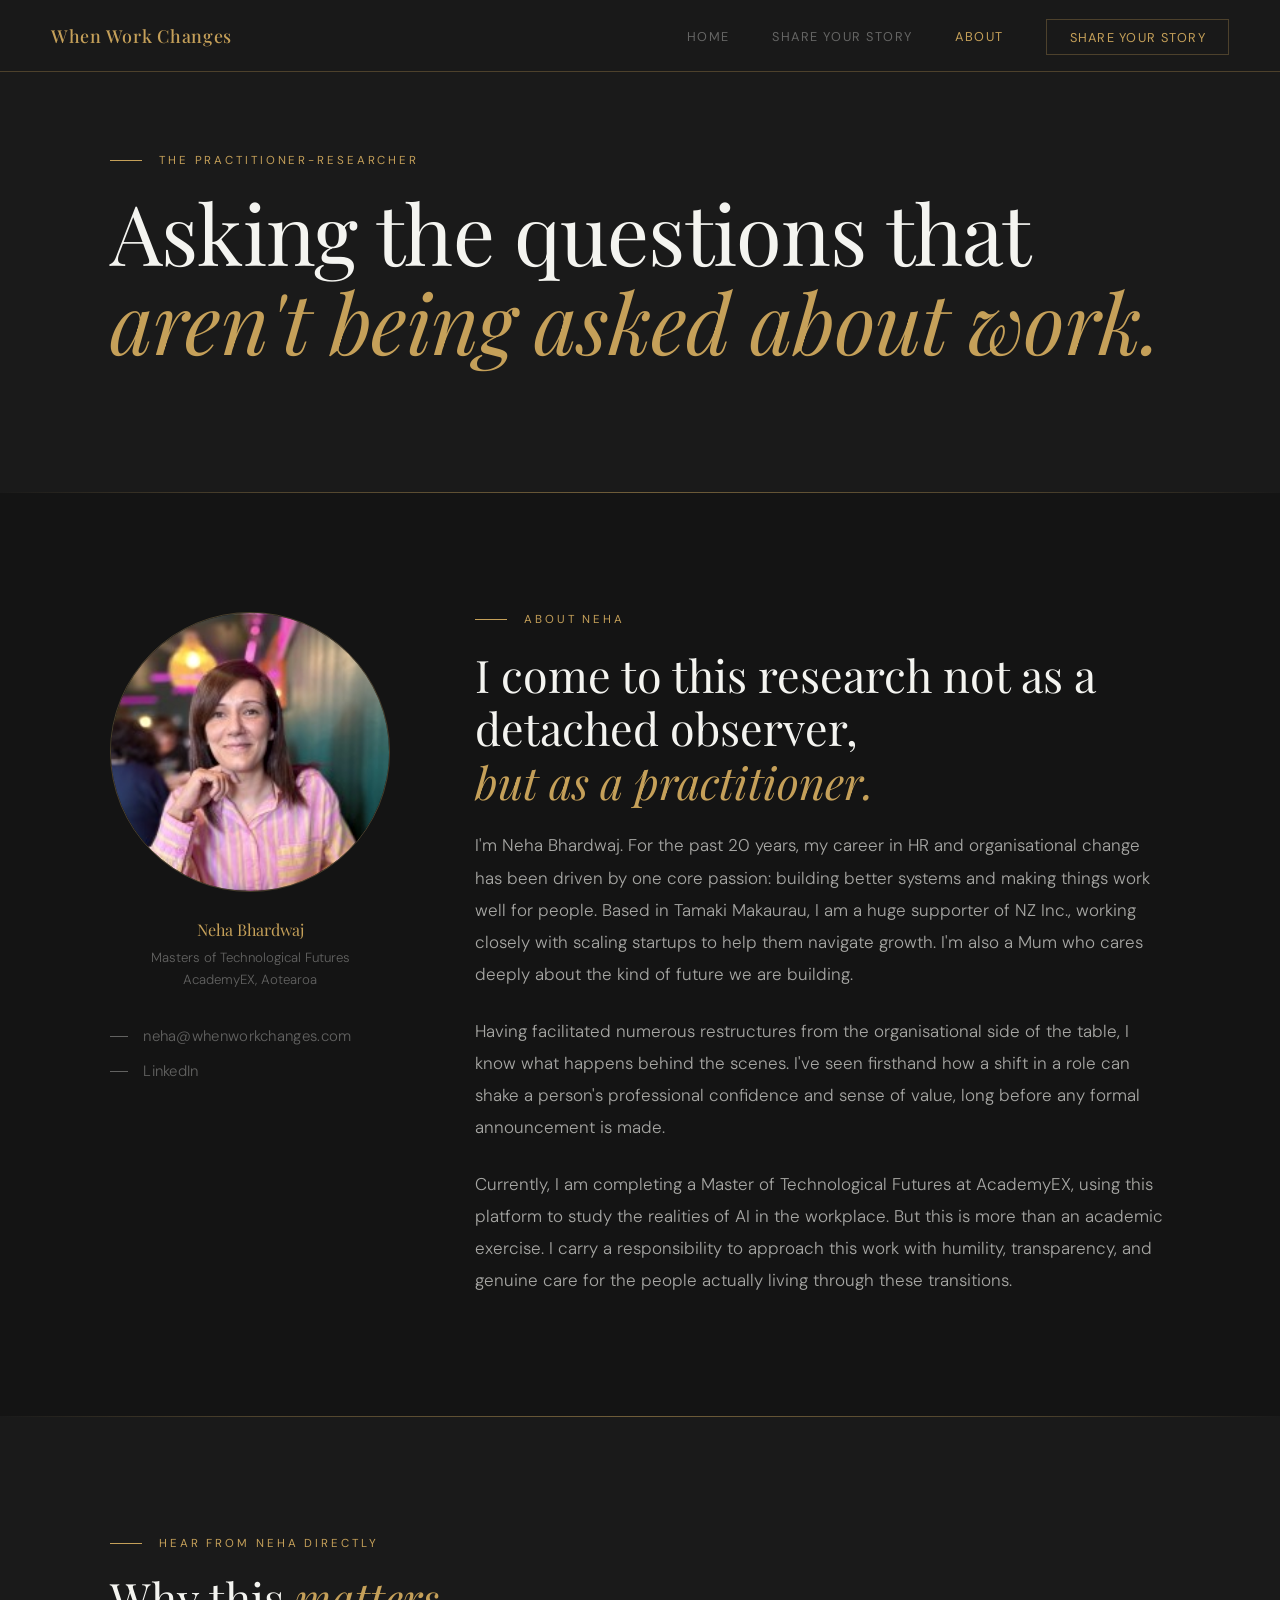
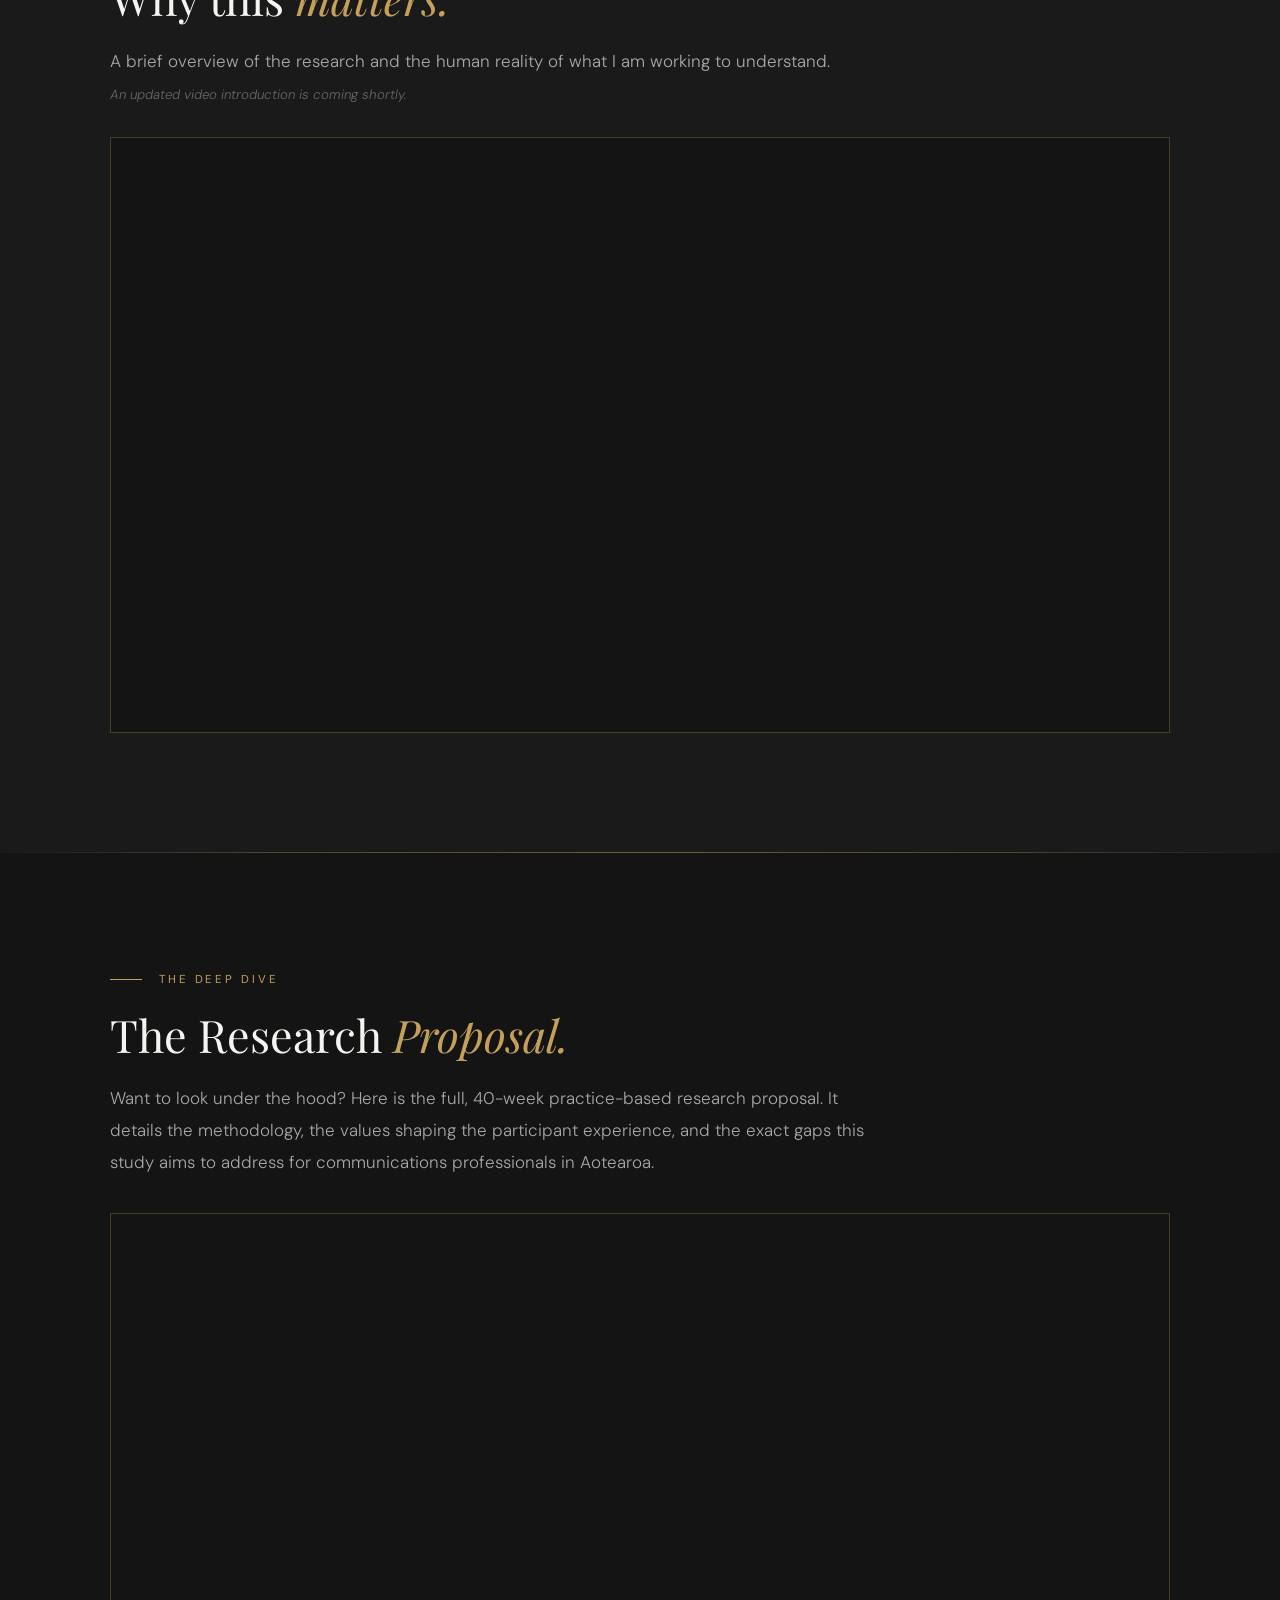
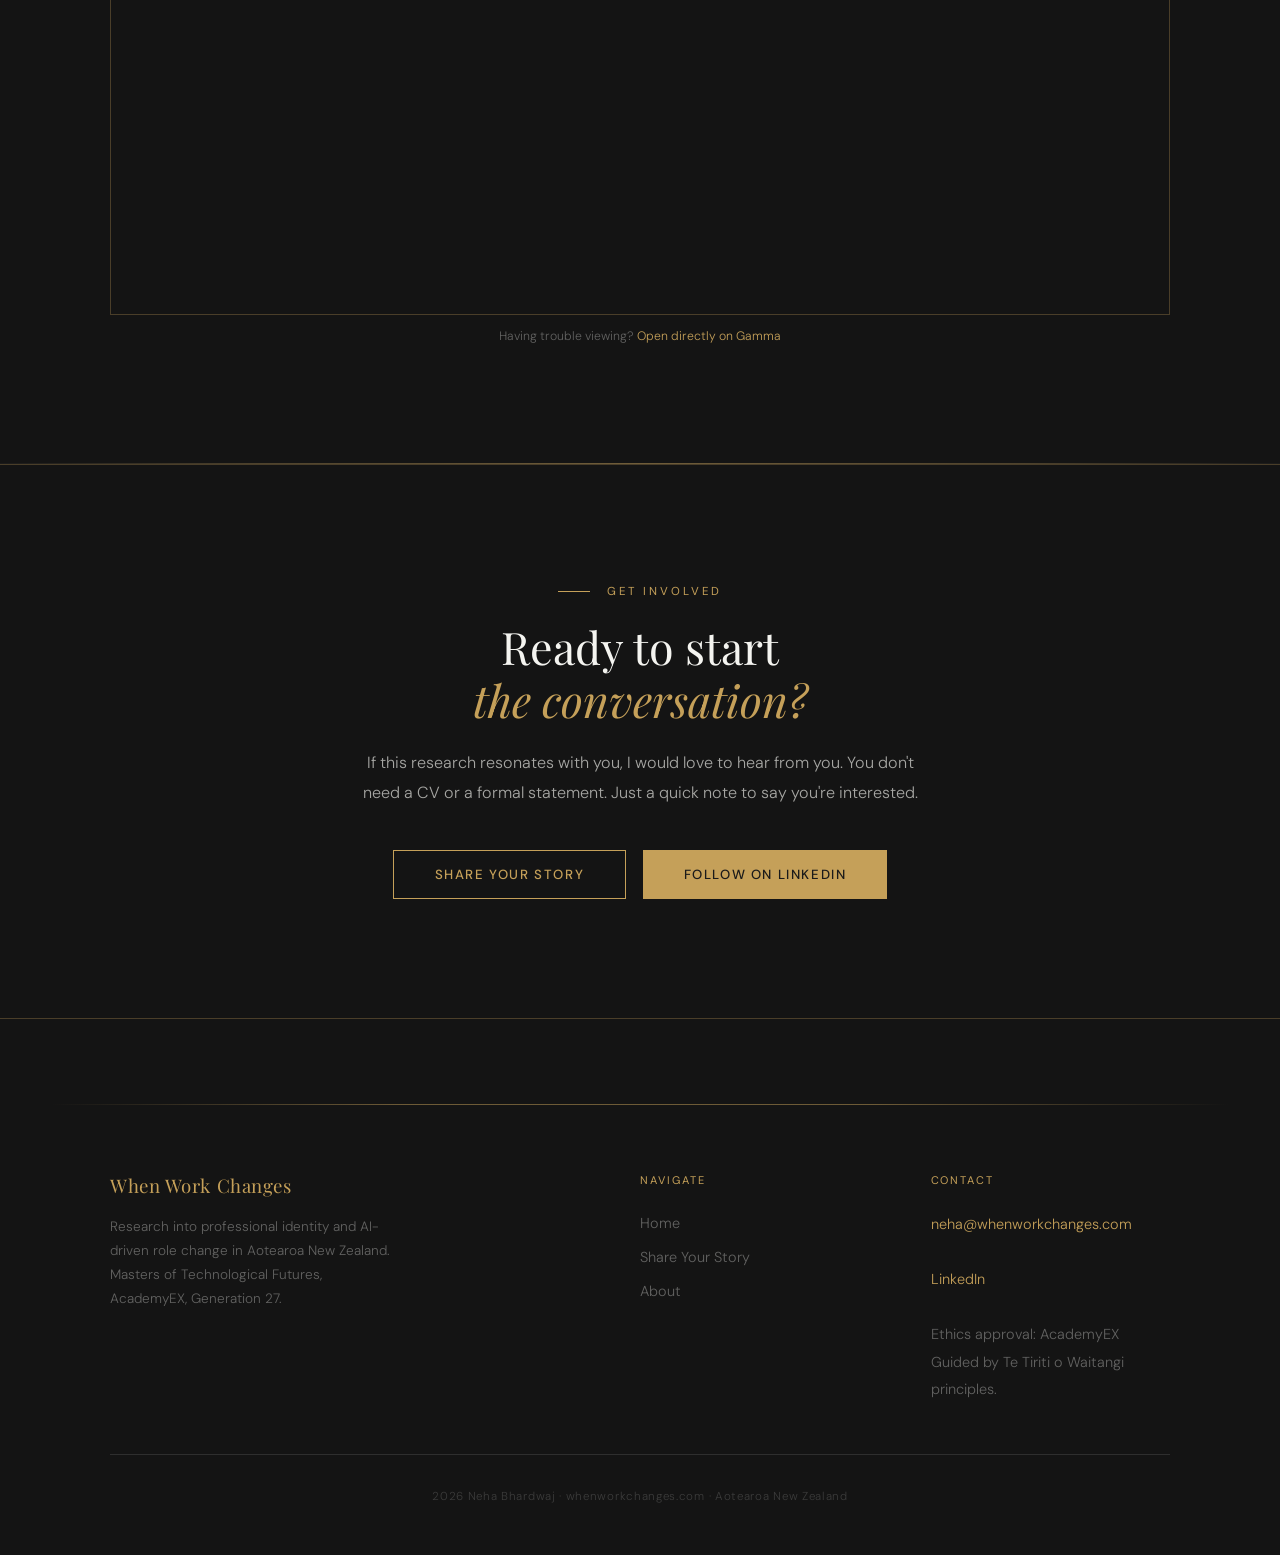
==== commit 745cbdf9: "v4 redeign - new copy and structure" ====
--- a/about.html
+++ b/about.html
@@ -3,20 +3,12 @@
 <head>
 <meta charset="UTF-8">
 <meta name="viewport" content="width=device-width, initial-scale=1.0">
-<title>About | When Work Changes</title>
-<meta name="description" content="Meet Neha Bhardwaj, a practitioner-researcher exploring AI, identity and the future of work in Aotearoa NZ.">
+<title>About Neha Bhardwaj | When Work Changes</title>
+<meta name="description" content="Meet Neha Bhardwaj, practitioner-researcher exploring AI, identity and the future of work in Aotearoa NZ.">
 <link rel="preconnect" href="https://fonts.googleapis.com">
 <link rel="preconnect" href="https://fonts.gstatic.com" crossorigin>
-<link href="https://fonts.googleapis.com/css2?family=Cormorant+Garamond:ital,wght@0,400;0,600;1,400;1,600&family=DM+Sans:opsz,wght@9..40,300;9..40,400;9..40,500&display=swap" rel="stylesheet">
+<link href="https://fonts.googleapis.com/css2?family=Playfair+Display:ital,wght@0,400;0,500;0,700;1,400;1,500&family=DM+Sans:opsz,wght@9..40,300;9..40,400;9..40,500&display=swap" rel="stylesheet">
 <link rel="stylesheet" href="css/style.css">
-<style>
-.hero-about {
-  background: var(--black);
-  padding: 9rem 3rem 6rem;
-  border-bottom: 1px solid var(--black-border);
-}
-.hero-about-inner { max-width: 820px; }
-</style>
 </head>
 <body>
 
@@ -31,19 +23,21 @@
 </nav>
 
 <!-- HERO -->
-<div class="hero-about">
-  <div class="hero-about-inner">
+<section class="section bg-onyx" style="padding-top:9rem;padding-bottom:6rem">
+  <div class="section-inner">
     <div class="pre-heading reveal">The Practitioner-Researcher</div>
-    <h1 class="h-hero reveal">Asking the questions that<br><em>aren't being asked about work.</em></h1>
+    <h1 class="h-display reveal">Asking the questions that<br><em>aren't being asked about work.</em></h1>
   </div>
-</div>
+</section>
+
+<div class="seam"></div>
 
 <!-- BIO -->
-<section class="section section-dark">
+<section class="section bg-deep">
   <div class="section-inner">
-    <div class="two-col-photo">
+    <div class="grid-photo">
       <div class="reveal">
-        <img src="[data-uri]" alt="Neha Bhardwaj" class="researcher-photo">
+        <img src="[data-uri]" alt="Neha Bhardwaj" class="photo-circle">
         <div class="photo-caption">
           <strong>Neha Bhardwaj</strong>
           Masters of Technological Futures<br>AcademyEX, Aotearoa
@@ -55,7 +49,7 @@
       </div>
       <div>
         <div class="pre-heading reveal">About Neha</div>
-        <h2 class="h-section reveal">I come to this research not as a detached observer,<br><em>but as a practitioner.</em></h2>
+        <h2 class="h-title reveal">I come to this research not as a detached observer,<br><em>but as a practitioner.</em></h2>
         <p class="body-text reveal">I'm Neha Bhardwaj. For the past 20 years, my career in HR and organisational change has been driven by one core passion: building better systems and making things work well for people. Based in Tamaki Makaurau, I am a huge supporter of NZ Inc., working closely with scaling startups to help them navigate growth. I'm also a Mum who cares deeply about the kind of future we are building.</p>
         <p class="body-text reveal reveal-d1">Having facilitated numerous restructures from the organisational side of the table, I know what happens behind the scenes. I've seen firsthand how a shift in a role can shake a person's professional confidence and sense of value, long before any formal announcement is made.</p>
         <p class="body-text reveal reveal-d2">Currently, I am completing a Master of Technological Futures at AcademyEX, using this platform to study the realities of AI in the workplace. But this is more than an academic exercise. I carry a responsibility to approach this work with humility, transparency, and genuine care for the people actually living through these transitions.</p>
@@ -64,13 +58,15 @@
   </div>
 </section>
 
+<div class="seam"></div>
+
 <!-- VIDEO -->
-<section class="section section-mid">
+<section class="section bg-onyx">
   <div class="section-inner">
     <div class="pre-heading reveal">Hear from Neha directly</div>
-    <h2 class="h-section reveal">Why this <em>matters.</em></h2>
+    <h2 class="h-title reveal">Why this <em>matters.</em></h2>
     <p class="body-text reveal">A brief overview of the research and the human reality of what I am working to understand.</p>
-    <p style="font-size:.78rem;color:var(--w30);font-weight:300;font-style:italic;margin-top:.5rem" class="reveal">An updated video introduction is coming shortly.</p>
+    <p style="font-size:.78rem;color:var(--cream-subtle);font-style:italic;font-weight:300;margin-top:.5rem" class="reveal">An updated video introduction is coming shortly.</p>
     <div class="video-wrap reveal">
       <iframe
         src="https://www.youtube.com/embed/1i79aQ5ZZts"
@@ -82,11 +78,13 @@
   </div>
 </section>
 
+<div class="seam"></div>
+
 <!-- RESEARCH PROPOSAL -->
-<section class="section section-dark">
+<section class="section bg-deep">
   <div class="section-inner">
     <div class="pre-heading reveal">The Deep Dive</div>
-    <h2 class="h-section reveal">The Research <em>Proposal.</em></h2>
+    <h2 class="h-title reveal">The Research <em>Proposal.</em></h2>
     <p class="body-text reveal">Want to look under the hood? Here is the full, 40-week practice-based research proposal. It details the methodology, the values shaping the participant experience, and the exact gaps this study aims to address for communications professionals in Aotearoa.</p>
     <div class="gamma-wrap reveal">
       <iframe
@@ -95,26 +93,28 @@
         title="Reinventing the Self: Research Proposal by Neha Bhardwaj">
       </iframe>
     </div>
-    <p class="embed-fallback reveal">Having trouble viewing? <a href="https://gamma.app/docs/Summative-Assessment-3-Research-Proposal-pzm99rw1ei0zgey" target="_blank" rel="noopener">Open directly on Gamma</a></p>
+    <p class="embed-note reveal">Having trouble viewing? <a href="https://gamma.app/docs/Summative-Assessment-3-Research-Proposal-pzm99rw1ei0zgey" target="_blank" rel="noopener">Open directly on Gamma</a></p>
   </div>
 </section>
 
+<div class="seam"></div>
+
 <!-- CTA -->
-<section class="section section-mid" style="text-align:center">
-  <div class="section-inner" style="max-width:600px">
+<div class="cta-band">
+  <div style="max-width:580px;margin:0 auto">
     <div class="pre-heading reveal" style="justify-content:center">Get Involved</div>
-    <h2 class="h-section reveal">Ready to start<br><em>the conversation?</em></h2>
-    <p class="body-text reveal" style="margin:0 auto 2.5rem">If this research resonates with you, I would love to hear from you. You don't need a CV or a formal statement. Just a quick note to say you're interested.</p>
+    <h2 class="h-title reveal">Ready to start<br><em>the conversation?</em></h2>
+    <p style="font-size:.95rem;color:var(--cream-muted);line-height:1.85;font-weight:300;margin-bottom:2.5rem;max-width:52ch;margin-left:auto;margin-right:auto" class="reveal">If this research resonates with you, I would love to hear from you. You don't need a CV or a formal statement. Just a quick note to say you're interested.</p>
     <div style="display:flex;gap:1rem;justify-content:center;flex-wrap:wrap" class="reveal">
-      <a href="mailto:neha@whenworkchanges.com?subject=I%27d%20like%20to%20share%20my%20story&body=Hi%20Neha%2C%0A%0AI%27d%20love%20to%20help%20with%20your%20research." class="btn-gold">Share Your Story</a>
-      <a href="https://www.linkedin.com/in/nehabhardwaj8/" target="_blank" rel="noopener" class="btn-ghost">Follow on LinkedIn</a>
+      <a href="mailto:neha@whenworkchanges.com?subject=I%27d%20like%20to%20share%20my%20story&body=Hi%20Neha%2C%0A%0AI%27d%20love%20to%20help%20with%20your%20research." class="btn-primary"><span>Share Your Story</span></a>
+      <a href="https://www.linkedin.com/in/nehabhardwaj8/" target="_blank" rel="noopener" class="btn-secondary">Follow on LinkedIn</a>
     </div>
   </div>
-</section>
+</div>
 
-<!-- FOOTER -->
 <footer>
-  <div class="footer-inner">
+  <div class="footer-seam"></div>
+  <div class="footer-grid">
     <div>
       <a href="index.html" class="footer-logo">When Work Changes</a>
       <p class="footer-tag">Research into professional identity and AI-driven role change in Aotearoa New Zealand. Masters of Technological Futures, AcademyEX, Generation 27.</p>
@@ -137,7 +137,7 @@
       </div>
     </div>
   </div>
-  <div class="footer-bottom">2026 Neha Bhardwaj · whenworkchanges.com · Aotearoa New Zealand</div>
+  <div class="footer-bottom">2026 Neha Bhardwaj &middot; whenworkchanges.com &middot; Aotearoa New Zealand</div>
 </footer>
 
 <script src="js/main.js"></script>
--- a/css/style.css
+++ b/css/style.css
@@ -1,299 +1,423 @@
-/* When Work Changes — style.css */
+/* ============================================
+   When Work Changes — Design System v4
+   Kintsugi Editorial Palette
+   ============================================ */
+
+@import url('https://fonts.googleapis.com/css2?family=Playfair+Display:ital,wght@0,400;0,500;0,700;1,400;1,500&family=DM+Sans:opsz,wght@9..40,300;9..40,400;9..40,500&display=swap');
+
 :root {
-  --black:        #111111;
-  --black-soft:   #171717;
-  --black-card:   #1c1c1c;
-  --black-border: #272727;
-  --gold:         #D4A847;
-  --gold-pale:    rgba(212,168,71,0.07);
-  --gold-line:    rgba(212,168,71,0.25);
-  --white:        #ffffff;
-  --w70:          rgba(255,255,255,0.70);
-  --w50:          rgba(255,255,255,0.50);
-  --w30:          rgba(255,255,255,0.30);
-  --w15:          rgba(255,255,255,0.15);
+  /* Palette */
+  --onyx:         #1A1A1A;   /* background — rich charcoal */
+  --onyx-deep:    #141414;   /* alternate section — slightly deeper */
+  --onyx-card:    #222222;   /* card surfaces */
+  --onyx-border:  #2E2E2E;   /* structural borders */
+  --cream:        #F4F4F0;   /* primary text — warm off-white */
+  --cream-muted:  rgba(244,244,240,0.65); /* secondary text */
+  --cream-subtle: rgba(244,244,240,0.35); /* tertiary / captions */
+  --gold:         #C5A059;   /* metallic gold — the fracture */
+  --gold-bright:  #D4AF37;   /* hover state */
+  --gold-muted:   rgba(197,160,89,0.15); /* ghost button fill */
+  --gold-seam:    rgba(197,160,89,0.3);  /* 1px divider lines */
+  --gold-seam-strong: rgba(197,160,89,0.5);
+
+  /* Typography */
+  --font-serif:   'Playfair Display', Georgia, serif;
+  --font-sans:    'DM Sans', system-ui, sans-serif;
+
+  /* Spacing */
+  --section-pad:  7rem 3rem;
+  --section-pad-sm: 4.5rem 1.5rem;
+  --max-content:  1060px;
+  --max-read:     65ch;
 }
 
 *, *::before, *::after { box-sizing: border-box; margin: 0; padding: 0; }
-html { scroll-behavior: smooth; }
+html { scroll-behavior: smooth; font-size: 17px; }
 body {
-  font-family: 'DM Sans', sans-serif;
-  background: var(--black);
-  color: var(--white);
+  font-family: var(--font-sans);
+  background: var(--onyx);
+  color: var(--cream);
   overflow-x: hidden;
   -webkit-font-smoothing: antialiased;
+  text-rendering: optimizeLegibility;
+}
+
+/* ── KINTSUGI SEAM DIVIDER ── */
+.seam {
+  width: 100%;
+  height: 1px;
+  background: linear-gradient(90deg, transparent 0%, var(--gold-seam) 20%, var(--gold-seam-strong) 50%, var(--gold-seam) 80%, transparent 100%);
 }
 
 /* ── NAV ── */
 nav {
   position: fixed; top: 0; left: 0; right: 0; z-index: 100;
   display: flex; justify-content: space-between; align-items: center;
-  padding: 1.25rem 3rem;
+  padding: 1.4rem 3rem;
+  transition: background .5s, border-color .5s;
   border-bottom: 1px solid transparent;
-  transition: background .4s, border-color .4s;
 }
 nav.scrolled, nav.solid {
-  background: rgba(17,17,17,.96);
-  border-color: var(--black-border);
-  backdrop-filter: blur(16px);
+  background: rgba(26,26,26,.97);
+  border-color: var(--gold-seam);
+  backdrop-filter: blur(20px);
 }
 .nav-logo {
-  font-family: 'Cormorant Garamond', serif;
-  font-size: 1.1rem; font-weight: 600;
-  color: var(--gold); text-decoration: none; letter-spacing: .03em;
+  font-family: var(--font-serif);
+  font-size: 1.05rem; font-weight: 500;
+  color: var(--gold); text-decoration: none;
+  letter-spacing: .04em;
 }
 .nav-links { display: flex; gap: 2.5rem; list-style: none; align-items: center; }
 .nav-links a {
-  color: var(--w50); text-decoration: none;
-  font-size: .78rem; font-weight: 400;
-  letter-spacing: .1em; text-transform: uppercase;
-  transition: color .2s;
+  color: var(--cream-subtle);
+  text-decoration: none; font-size: .75rem;
+  font-weight: 400; letter-spacing: .12em;
+  text-transform: uppercase; transition: color .25s;
 }
 .nav-links a:hover, .nav-links a.active { color: var(--gold); }
+
+/* Ghost nav CTA */
 .nav-cta {
   color: var(--gold) !important;
-  border: 1px solid var(--gold-line) !important;
-  padding: .45rem 1.2rem;
-  transition: background .2s, color .2s !important;
-}
-.nav-cta:hover { background: var(--gold) !important; color: var(--black) !important; }
+  border: 1px solid var(--gold-seam) !important;
+  padding: .5rem 1.3rem !important;
+  transition: background .25s, border-color .25s, color .25s !important;
+  letter-spacing: .1em !important;
+}
+.nav-cta:hover {
+  background: var(--gold) !important;
+  border-color: var(--gold) !important;
+  color: var(--onyx) !important;
+}
 
 /* ── BUTTONS ── */
-.btn-gold {
-  display: inline-flex; align-items: center; gap: .6rem;
-  background: var(--gold); color: var(--black);
-  text-decoration: none; padding: 1rem 2.2rem;
-  font-size: .82rem; font-weight: 500;
-  letter-spacing: .08em; text-transform: uppercase;
-  transition: background .2s, transform .2s;
-  border: none; cursor: pointer;
-  font-family: 'DM Sans', sans-serif;
-}
-.btn-gold:hover { background: #e0b852; transform: translateX(3px); }
-
-.btn-ghost {
-  display: inline-flex; align-items: center; gap: .6rem;
-  border: 1px solid var(--gold-line); color: var(--gold);
-  text-decoration: none; padding: 1rem 2.2rem;
-  font-size: .82rem; font-weight: 400;
-  letter-spacing: .08em; text-transform: uppercase;
-  transition: border-color .2s, background .2s;
-  background: transparent; cursor: pointer;
-  font-family: 'DM Sans', sans-serif;
-}
-.btn-ghost:hover { border-color: var(--gold); background: var(--gold-pale); }
+
+/* Primary ghost — gold border, fills on hover */
+.btn-primary {
+  display: inline-flex; align-items: center; gap: .7rem;
+  border: 1px solid var(--gold);
+  color: var(--gold);
+  background: transparent;
+  text-decoration: none;
+  padding: .9rem 2.4rem;
+  font-family: var(--font-sans);
+  font-size: .78rem; font-weight: 500;
+  letter-spacing: .12em; text-transform: uppercase;
+  cursor: pointer;
+  transition: background .3s, color .3s, transform .2s;
+  position: relative; overflow: hidden;
+}
+.btn-primary::before {
+  content: '';
+  position: absolute; inset: 0;
+  background: var(--gold);
+  transform: translateX(-101%);
+  transition: transform .3s ease;
+  z-index: 0;
+}
+.btn-primary:hover::before { transform: translateX(0); }
+.btn-primary:hover { color: var(--onyx); transform: translateX(3px); }
+.btn-primary span { position: relative; z-index: 1; }
+
+/* Secondary — filled gold */
+.btn-secondary {
+  display: inline-flex; align-items: center; gap: .7rem;
+  background: var(--gold); color: var(--onyx);
+  text-decoration: none; padding: .9rem 2.4rem;
+  font-family: var(--font-sans);
+  font-size: .78rem; font-weight: 500;
+  letter-spacing: .12em; text-transform: uppercase;
+  cursor: pointer; border: none;
+  transition: background .25s, transform .2s;
+}
+.btn-secondary:hover { background: var(--gold-bright); transform: translateX(3px); }
+
+.btn-row { display: flex; flex-wrap: wrap; gap: 1rem; align-items: center; }
 
 /* ── PRE-HEADING ── */
 .pre-heading {
+  font-family: var(--font-sans);
   font-size: .68rem; color: var(--gold);
-  letter-spacing: .22em; text-transform: uppercase;
+  letter-spacing: .25em; text-transform: uppercase;
   font-weight: 400; margin-bottom: 1.2rem;
-  display: flex; align-items: center; gap: .8rem;
+  display: flex; align-items: center; gap: 1rem;
 }
 .pre-heading::before {
-  content: ''; display: block;
-  width: 28px; height: 1px; background: var(--gold);
+  content: '';
+  display: block; width: 32px; height: 1px;
+  background: var(--gold);
+  flex-shrink: 0;
 }
 
 /* ── HEADINGS ── */
-.h-hero {
-  font-family: 'Cormorant Garamond', serif;
-  font-size: clamp(2.8rem, 6vw, 5.5rem);
-  font-weight: 400; line-height: 1.08;
-  color: var(--white); margin-bottom: 1.2rem;
-}
-.h-hero em { color: var(--gold); font-style: italic; }
-
-.h-section {
-  font-family: 'Cormorant Garamond', serif;
-  font-size: clamp(1.8rem, 3.5vw, 2.8rem);
+.h-display {
+  font-family: var(--font-serif);
+  font-size: clamp(2.8rem, 6.5vw, 5.8rem);
+  font-weight: 400; line-height: 1.06;
+  color: var(--cream); margin-bottom: 1.5rem;
+  letter-spacing: -.01em;
+}
+.h-display em { color: var(--gold); font-style: italic; }
+
+.h-title {
+  font-family: var(--font-serif);
+  font-size: clamp(2rem, 3.5vw, 3rem);
   font-weight: 400; line-height: 1.2;
-  color: var(--white); margin-bottom: 1.2rem;
-}
-.h-section em { color: var(--gold); font-style: italic; }
+  color: var(--cream); margin-bottom: 1.2rem;
+}
+.h-title em { color: var(--gold); font-style: italic; }
 
 .h-sub {
-  font-size: clamp(.95rem, 1.6vw, 1.1rem);
-  color: var(--w70); line-height: 1.8;
-  font-weight: 300; max-width: 580px;
-  margin-bottom: 2rem;
+  font-size: clamp(1rem, 1.5vw, 1.1rem);
+  color: var(--cream-muted); line-height: 1.85;
+  font-weight: 300; max-width: var(--max-read);
+  margin-bottom: 2.2rem;
 }
 
 /* ── BODY TEXT ── */
 .body-text {
-  font-size: .98rem; color: var(--w70);
-  line-height: 1.85; font-weight: 300; max-width: 660px;
-}
-.body-text + .body-text { margin-top: 1.2rem; }
-.body-text strong { color: var(--white); font-weight: 500; }
+  font-size: 1rem;
+  color: var(--cream-muted);
+  line-height: 1.9;
+  font-weight: 300;
+  max-width: var(--max-read);
+}
+.body-text + .body-text { margin-top: 1.4rem; }
+.body-text strong { color: var(--cream); font-weight: 500; }
 
 /* ── SECTIONS ── */
-.section { padding: 6rem 3rem; }
-.section-inner { max-width: 1060px; margin: 0 auto; }
-
-.section-dark  { background: var(--black); }
-.section-mid   { background: var(--black-soft); border-top: 1px solid var(--black-border); border-bottom: 1px solid var(--black-border); }
-.section-card  { background: var(--black-card); border-top: 1px solid var(--black-border); border-bottom: 1px solid var(--black-border); }
-
-/* ── TWO COLUMN ── */
-.two-col {
+.section { padding: var(--section-pad); }
+.section-inner { max-width: var(--max-content); margin: 0 auto; }
+
+.bg-onyx     { background: var(--onyx); }
+.bg-deep     { background: var(--onyx-deep); }
+
+/* ── HERO ── */
+.hero {
+  min-height: 100vh;
+  display: flex; align-items: center; justify-content: flex-start;
+  padding: 9rem 3rem 7rem;
+  background: var(--onyx);
+  position: relative;
+}
+.hero-inner { max-width: 860px; animation: fadeUp .9s ease .1s both; }
+
+/* ── GRID LAYOUTS ── */
+.grid-2 {
   display: grid;
   grid-template-columns: 1fr 1fr;
-  gap: 4rem;
-  align-items: start;
-}
-.two-col-photo {
-  display: grid;
-  grid-template-columns: 300px 1fr;
   gap: 5rem;
   align-items: start;
 }
-
-/* ── BENEFIT ITEMS ── */
-.benefit { margin-bottom: 2rem; }
-.benefit-title {
-  font-size: .82rem; color: var(--gold);
-  font-weight: 500; letter-spacing: .06em;
-  text-transform: uppercase; margin-bottom: .5rem;
-}
-.benefit-body { font-size: .95rem; color: var(--w70); line-height: 1.8; font-weight: 300; }
-
-/* ── CRITERIA LIST ── */
-.criteria-list { list-style: none; margin-top: 1rem; }
+.grid-photo {
+  display: grid;
+  grid-template-columns: 280px 1fr;
+  gap: 5rem;
+  align-items: start;
+}
+
+/* ── BENEFIT CARDS ── */
+.benefit { padding: 2rem 0; border-bottom: 1px solid var(--onyx-border); }
+.benefit:last-child { border-bottom: none; }
+.benefit-label {
+  font-family: var(--font-sans);
+  font-size: .68rem; color: var(--gold);
+  letter-spacing: .2em; text-transform: uppercase;
+  font-weight: 500; margin-bottom: .6rem;
+}
+.benefit-body {
+  font-size: .95rem; color: var(--cream-muted);
+  line-height: 1.85; font-weight: 300;
+  max-width: 52ch;
+}
+
+/* ── CRITERIA ── */
+.criteria-list { list-style: none; margin-top: 1.2rem; }
 .criteria-list li {
-  font-size: .95rem; color: var(--w70);
-  line-height: 1.75; font-weight: 300;
-  padding: .7rem 0;
-  border-bottom: 1px solid var(--black-border);
-  display: flex; gap: 1rem; align-items: baseline;
-}
+  display: flex; gap: 1.2rem; align-items: baseline;
+  font-size: .95rem; color: var(--cream-muted);
+  line-height: 1.8; font-weight: 300;
+  padding: .9rem 0;
+  border-bottom: 1px solid var(--onyx-border);
+}
+.criteria-list li:last-child { border-bottom: none; }
 .criteria-list li::before {
-  content: '—'; color: var(--gold);
-  flex-shrink: 0; font-size: .8rem;
-}
-
-/* ── PARTICIPATION ITEMS ── */
+  content: '—';
+  color: var(--gold); flex-shrink: 0;
+  font-size: .75rem; opacity: .7;
+}
+
+/* ── PARTICIPATION GRID (2x2) ── */
 .participation-grid {
   display: grid;
-  grid-template-columns: repeat(2,1fr);
+  grid-template-columns: 1fr 1fr;
   gap: 1px;
-  background: var(--black-border);
-  margin-top: 2.5rem;
-}
-.participation-item {
-  background: var(--black);
-  padding: 2.5rem 2rem;
-  transition: background .2s;
-}
-.participation-item:hover { background: var(--black-card); }
-.participation-num {
-  font-family: 'Cormorant Garamond', serif;
-  font-size: 2.5rem; color: var(--black-border);
-  font-weight: 600; line-height: 1;
-  margin-bottom: 1rem;
-  transition: color .2s;
-}
-.participation-item:hover .participation-num { color: var(--gold-line); }
-.participation-title {
-  font-size: .82rem; color: var(--gold);
-  font-weight: 500; letter-spacing: .06em;
-  text-transform: uppercase; margin-bottom: .6rem;
-}
-.participation-body { font-size: .92rem; color: var(--w50); line-height: 1.75; font-weight: 300; }
+  background: var(--gold-seam);
+  margin-top: 3rem;
+  border: 1px solid var(--gold-seam);
+}
+.p-card {
+  background: var(--onyx-deep);
+  padding: 2.8rem 2.4rem;
+  transition: background .25s;
+}
+.p-card:hover { background: var(--onyx-card); }
+.p-num {
+  font-family: var(--font-serif);
+  font-size: 3.5rem; font-weight: 400;
+  color: var(--gold-seam); line-height: 1;
+  margin-bottom: 1.2rem;
+  transition: color .25s;
+}
+.p-card:hover .p-num { color: var(--gold); }
+.p-title {
+  font-family: var(--font-sans);
+  font-size: .72rem; color: var(--gold);
+  font-weight: 500; letter-spacing: .15em;
+  text-transform: uppercase; margin-bottom: .7rem;
+}
+.p-body {
+  font-size: .92rem; color: var(--cream-muted);
+  line-height: 1.8; font-weight: 300;
+}
 
 /* ── PHOTO ── */
-.researcher-photo {
+.photo-circle {
   width: 100%; aspect-ratio: 1;
   border-radius: 50%;
   object-fit: cover; object-position: center top;
-  border: 1px solid var(--black-border);
   display: block;
+  border: 1px solid var(--gold-seam);
+  filter: grayscale(15%) contrast(1.05);
 }
 .photo-caption {
-  text-align: center; margin-top: 1.2rem;
-  font-size: .78rem; color: var(--w30); font-weight: 300; line-height: 1.6;
+  text-align: center; margin-top: 1.4rem;
+  font-size: .78rem; color: var(--cream-subtle);
+  font-weight: 300; line-height: 1.7;
 }
 .photo-caption strong {
+  font-family: var(--font-serif);
   color: var(--gold); font-weight: 400;
-  font-family: 'Cormorant Garamond', serif;
   font-size: .95rem; display: block; margin-bottom: .2rem;
 }
 
 /* ── VIDEO ── */
 .video-wrap {
   width: 100%; aspect-ratio: 16/9;
-  background: var(--black-card);
-  border: 1px solid var(--black-border);
-  overflow: hidden; margin-top: 1.5rem;
+  background: var(--onyx-deep);
+  border: 1px solid var(--gold-seam);
+  overflow: hidden; margin-top: 2rem;
 }
 .video-wrap iframe { width: 100%; height: 100%; border: none; display: block; }
 
-/* ── GAMMA EMBED ── */
+/* ── GAMMA ── */
 .gamma-wrap {
-  width: 100%; border: 1px solid var(--black-border);
-  background: var(--black-card); margin-top: 1.5rem; overflow: hidden;
-}
-.gamma-wrap iframe { display: block; width: 100%; height: 680px; border: none; }
-.embed-fallback {
-  font-size: .75rem; color: var(--w30);
-  text-align: center; margin-top: .8rem; font-weight: 300;
-}
-.embed-fallback a { color: var(--gold); text-decoration: none; }
+  width: 100%; border: 1px solid var(--gold-seam);
+  background: var(--onyx-deep); margin-top: 2rem; overflow: hidden;
+}
+.gamma-wrap iframe { display: block; width: 100%; height: 700px; border: none; }
+.embed-note {
+  font-size: .72rem; color: var(--cream-subtle);
+  margin-top: .8rem; text-align: center; font-weight: 300;
+}
+.embed-note a { color: var(--gold); text-decoration: none; }
 
 /* ── CONNECT LINKS ── */
-.connect-links { display: flex; flex-direction: column; gap: .8rem; margin-top: 2rem; }
+.connect-links { display: flex; flex-direction: column; gap: .9rem; margin-top: 2rem; }
 .connect-link {
-  display: inline-flex; align-items: center; gap: .8rem;
-  color: var(--w50); text-decoration: none;
-  font-size: .88rem; font-weight: 300; transition: color .2s;
+  display: inline-flex; align-items: center; gap: .9rem;
+  color: var(--cream-subtle); text-decoration: none;
+  font-size: .88rem; font-weight: 300; transition: color .25s;
+  letter-spacing: .02em;
 }
 .connect-link:hover { color: var(--gold); }
-.connect-link::before { content: ''; display: block; width: 16px; height: 1px; background: currentColor; }
+.connect-link::before {
+  content: '';
+  display: block; width: 18px; height: 1px;
+  background: currentColor; flex-shrink: 0;
+}
+
+/* ── CTA BAND ── */
+.cta-band {
+  background: var(--onyx-deep);
+  padding: 7rem 3rem;
+  text-align: center;
+  border-top: 1px solid var(--gold-seam);
+  border-bottom: 1px solid var(--gold-seam);
+}
 
 /* ── FOOTER ── */
 footer {
-  background: var(--black-soft);
-  border-top: 1px solid var(--black-border);
-  padding: 4rem 3rem 2.5rem;
-}
-.footer-inner {
-  max-width: 1060px; margin: 0 auto;
+  background: var(--onyx-deep);
+  padding: 5rem 3rem 3rem;
+}
+.footer-seam {
+  width: 100%; height: 1px; margin-bottom: 4rem;
+  background: linear-gradient(90deg, transparent 0%, var(--gold-seam-strong) 30%, var(--gold-seam-strong) 70%, transparent 100%);
+}
+.footer-grid {
+  max-width: var(--max-content); margin: 0 auto;
   display: grid; grid-template-columns: 2fr 1fr 1fr;
   gap: 3rem; padding-bottom: 3rem;
-  border-bottom: 1px solid var(--black-border);
+  border-bottom: 1px solid var(--onyx-border);
 }
 .footer-logo {
-  font-family: 'Cormorant Garamond', serif;
-  font-size: 1.1rem; font-weight: 600;
-  color: var(--gold); margin-bottom: .8rem;
+  font-family: var(--font-serif);
+  font-size: 1.1rem; font-weight: 400;
+  color: var(--gold); margin-bottom: 1rem;
   display: block; text-decoration: none;
-}
-.footer-tag { font-size: .8rem; color: var(--w30); line-height: 1.7; font-weight: 300; max-width: 280px; }
-.footer-col-title { font-size: .65rem; color: var(--gold); letter-spacing: .15em; text-transform: uppercase; margin-bottom: 1.2rem; font-weight: 400; }
+  letter-spacing: .03em;
+}
+.footer-tag {
+  font-size: .8rem; color: var(--cream-subtle);
+  line-height: 1.75; font-weight: 300; max-width: 280px;
+}
+.footer-col-title {
+  font-size: .65rem; color: var(--gold);
+  letter-spacing: .18em; text-transform: uppercase;
+  margin-bottom: 1.4rem; font-weight: 400;
+}
 .footer-links { list-style: none; }
-.footer-links li + li { margin-top: .6rem; }
-.footer-links a { color: var(--w50); text-decoration: none; font-size: .85rem; font-weight: 300; transition: color .2s; }
+.footer-links li + li { margin-top: .7rem; }
+.footer-links a {
+  color: var(--cream-subtle); text-decoration: none;
+  font-size: .85rem; font-weight: 300; transition: color .2s;
+}
 .footer-links a:hover { color: var(--gold); }
-.footer-contact { font-size: .85rem; color: var(--w50); line-height: 1.8; font-weight: 300; }
+.footer-contact {
+  font-size: .85rem; color: var(--cream-subtle);
+  line-height: 1.9; font-weight: 300;
+}
 .footer-contact a { color: var(--gold); text-decoration: none; }
-.footer-bottom { max-width: 1060px; margin: 1.8rem auto 0; text-align: center; font-size: .68rem; color: var(--w30); font-weight: 300; letter-spacing: .04em; }
+.footer-bottom {
+  max-width: var(--max-content); margin: 2rem auto 0;
+  text-align: center; font-size: .68rem;
+  color: var(--cream-subtle); opacity: .5;
+  font-weight: 300; letter-spacing: .06em;
+}
 
 /* ── REVEAL ── */
-@keyframes fadeUp { from { opacity: 0; transform: translateY(24px); } to { opacity: 1; transform: translateY(0); } }
-.reveal { opacity: 0; transform: translateY(20px); transition: opacity .7s ease, transform .7s ease; }
+@keyframes fadeUp {
+  from { opacity: 0; transform: translateY(28px); }
+  to   { opacity: 1; transform: translateY(0); }
+}
+.reveal { opacity: 0; transform: translateY(20px); transition: opacity .75s ease, transform .75s ease; }
 .reveal.visible { opacity: 1; transform: translateY(0); }
-.reveal-d1 { transition-delay: .1s; }
-.reveal-d2 { transition-delay: .2s; }
-.reveal-d3 { transition-delay: .3s; }
+.reveal-d1 { transition-delay: .12s; }
+.reveal-d2 { transition-delay: .24s; }
+.reveal-d3 { transition-delay: .36s; }
 
 /* ── MOBILE ── */
 @media (max-width: 768px) {
-  nav { padding: 1rem 1.5rem; }
+  :root { --section-pad: var(--section-pad-sm); }
+  nav { padding: 1.1rem 1.5rem; }
   .nav-links { display: none; }
-  .section { padding: 4rem 1.5rem; }
-  .two-col, .two-col-photo { grid-template-columns: 1fr; gap: 3rem; }
+  .hero { padding: 7rem 1.5rem 5rem; }
+  .grid-2, .grid-photo { grid-template-columns: 1fr; gap: 3rem; }
   .participation-grid { grid-template-columns: 1fr; }
-  .footer-inner { grid-template-columns: 1fr; gap: 2rem; }
-  .researcher-photo { max-width: 220px; margin: 0 auto; }
-  .gamma-wrap iframe { height: 460px; }
-}
+  .footer-grid { grid-template-columns: 1fr; gap: 2rem; }
+  .photo-circle { max-width: 200px; margin: 0 auto; }
+  .gamma-wrap iframe { height: 480px; }
+  .cta-band { padding: 5rem 1.5rem; }
+}
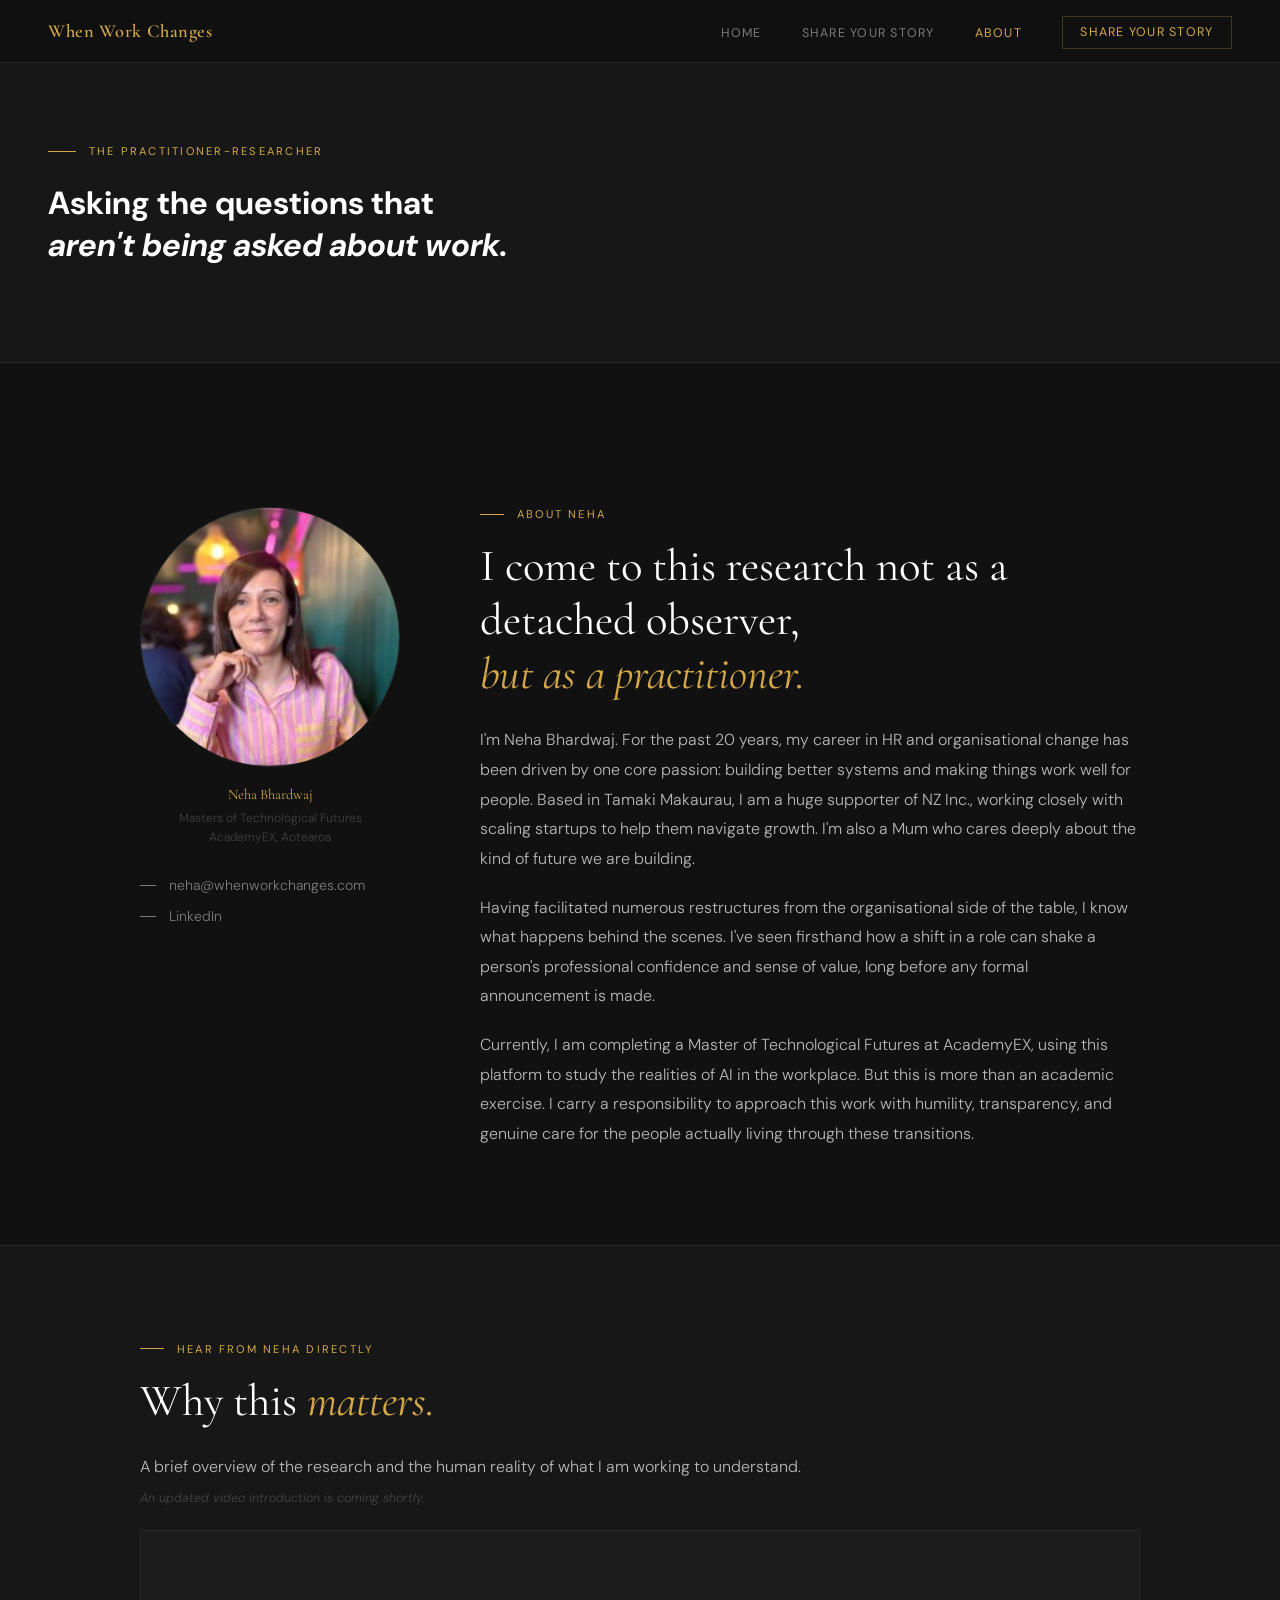
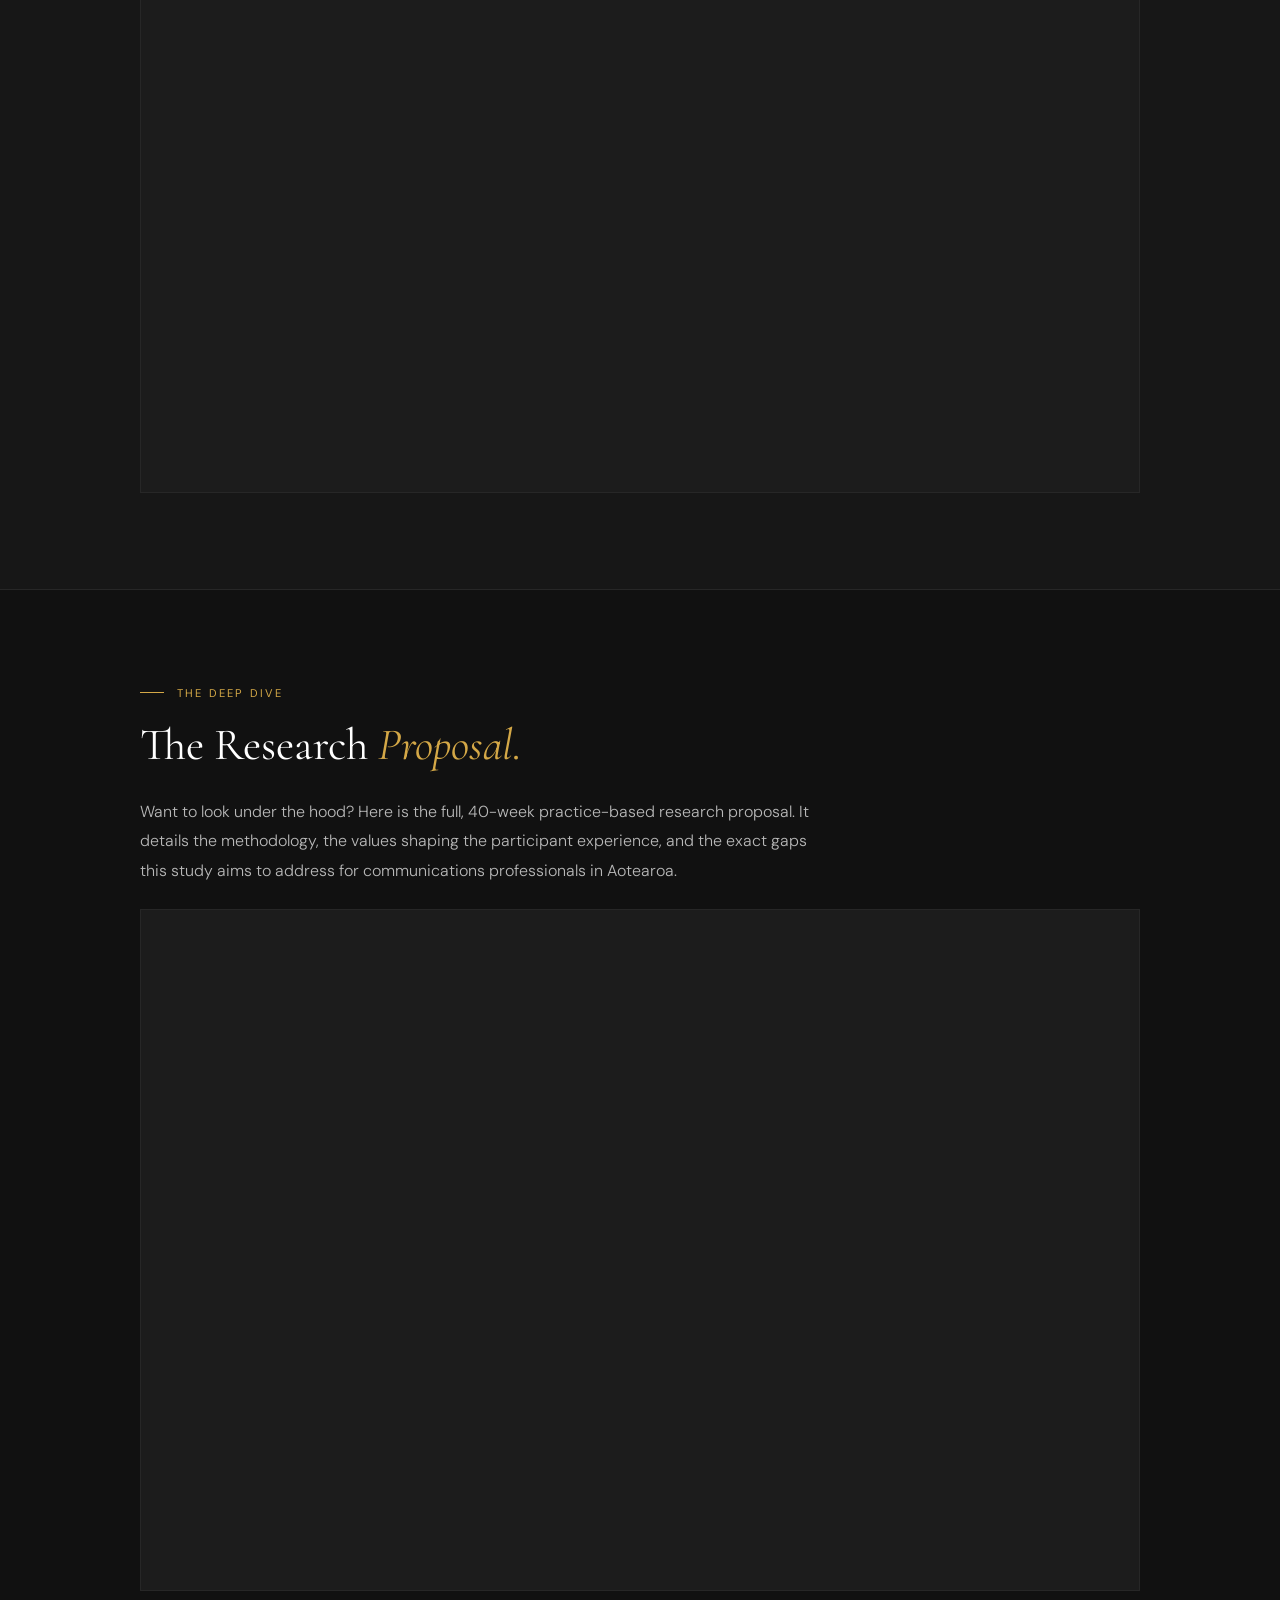
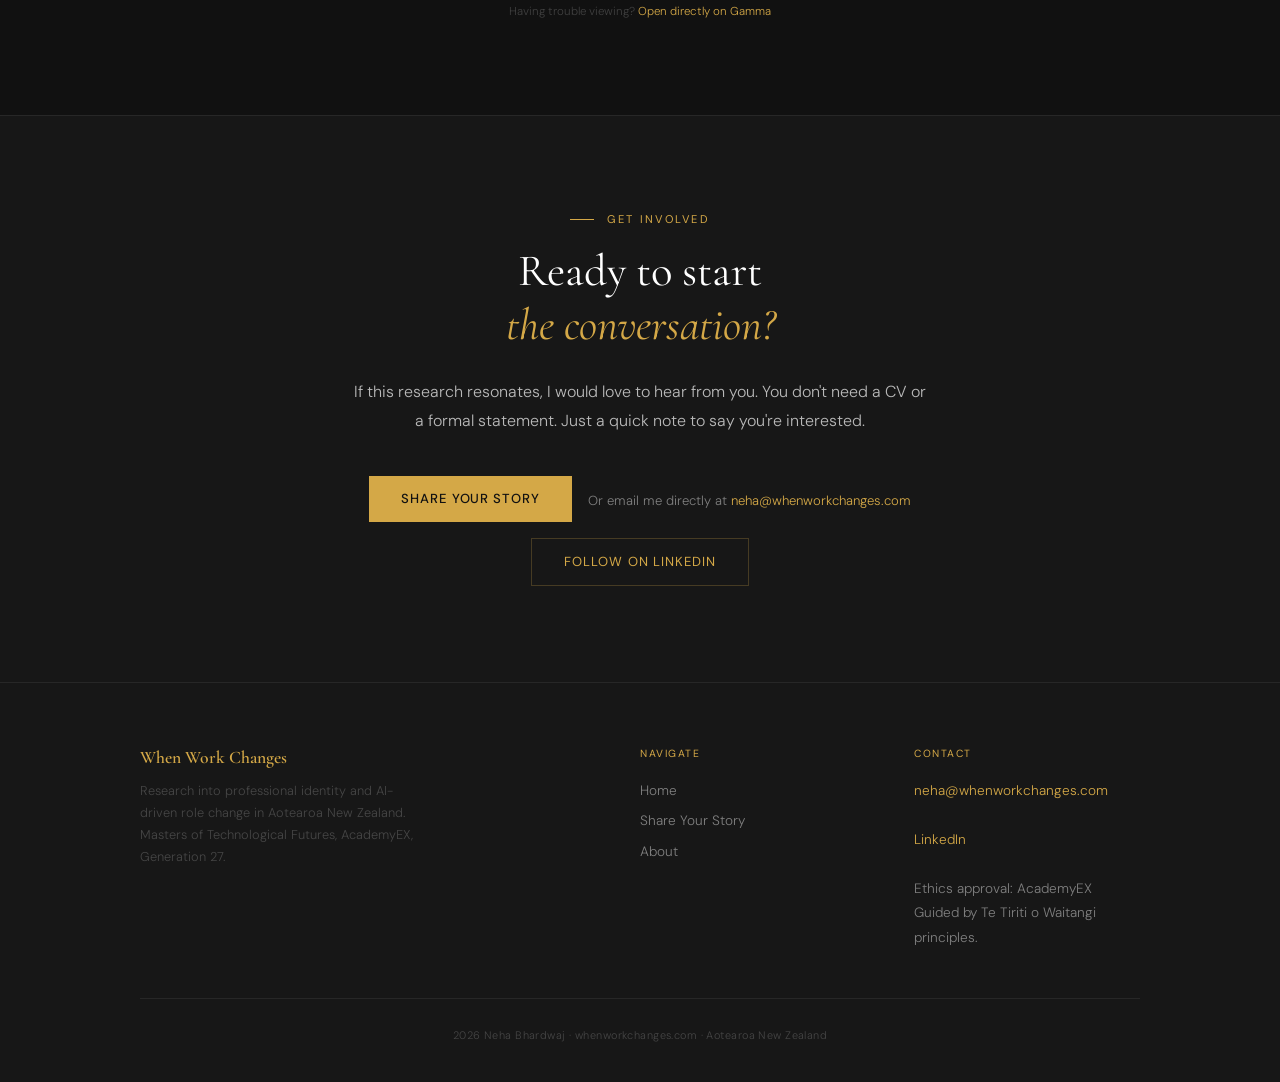
==== commit 5fb8b452: "Updated copy and share your story page" ====
--- a/about.html
+++ b/about.html
@@ -7,8 +7,25 @@
 <meta name="description" content="Meet Neha Bhardwaj, practitioner-researcher exploring AI, identity and the future of work in Aotearoa NZ.">
 <link rel="preconnect" href="https://fonts.googleapis.com">
 <link rel="preconnect" href="https://fonts.gstatic.com" crossorigin>
-<link href="https://fonts.googleapis.com/css2?family=Playfair+Display:ital,wght@0,400;0,500;0,700;1,400;1,500&family=DM+Sans:opsz,wght@9..40,300;9..40,400;9..40,500&display=swap" rel="stylesheet">
+<link href="https://fonts.googleapis.com/css2?family=Cormorant+Garamond:ital,wght@0,400;0,600;1,400;1,600&family=DM+Sans:opsz,wght@9..40,300;9..40,400;9..40,500&display=swap" rel="stylesheet">
 <link rel="stylesheet" href="css/style.css">
+<style>
+.about-grid{display:grid;grid-template-columns:260px 1fr;gap:5rem;align-items:start;margin-top:3rem}
+.about-photo{width:100%;aspect-ratio:1;border-radius:50%;object-fit:cover;object-position:center top;display:block;border:1px solid var(--black-border)}
+.about-caption{text-align:center;margin-top:1rem;font-size:.75rem;color:var(--w20);font-weight:300;line-height:1.6}
+.about-caption strong{font-family:'Cormorant Garamond',serif;color:var(--gold);font-weight:400;font-size:.9rem;display:block;margin-bottom:.2rem}
+.connect-links{display:flex;flex-direction:column;gap:.8rem;margin-top:1.8rem}
+.connect-link{display:inline-flex;align-items:center;gap:.8rem;color:var(--w45);text-decoration:none;font-size:.88rem;font-weight:300;transition:color .2s}
+.connect-link:hover{color:var(--gold)}
+.connect-link::before{content:'';display:block;width:16px;height:1px;background:currentColor}
+.video-wrap{width:100%;aspect-ratio:16/9;background:var(--black-card);border:1px solid var(--black-border);overflow:hidden;margin-top:1.5rem}
+.video-wrap iframe{width:100%;height:100%;border:none;display:block}
+.gamma-wrap{width:100%;border:1px solid var(--black-border);background:var(--black-card);margin-top:1.5rem;overflow:hidden}
+.gamma-wrap iframe{display:block;width:100%;height:680px;border:none}
+.embed-note{font-size:.72rem;color:var(--w20);margin-top:.8rem;text-align:center;font-weight:300}
+.embed-note a{color:var(--gold);text-decoration:none}
+@media(max-width:768px){.about-grid{grid-template-columns:1fr;gap:3rem}.about-photo{max-width:200px;margin:0 auto}.gamma-wrap iframe{height:460px}}
+</style>
 </head>
 <body>
 
@@ -18,103 +35,86 @@
     <li><a href="index.html">Home</a></li>
     <li><a href="share-your-story.html">Share Your Story</a></li>
     <li><a href="about.html" class="active">About</a></li>
-    <li><a href="mailto:neha@whenworkchanges.com?subject=I%27d%20like%20to%20share%20my%20story&body=Hi%20Neha%2C%0A%0AI%27d%20love%20to%20help%20with%20your%20research." class="nav-cta">Share Your Story</a></li>
+    <li><a href="https://mail.google.com/mail/?view=cmhref="https://mail.google.com/mail/?view=cm&to=neha@whenworkchanges.com&su=I'd%20like%20to%20share%20my%20story&body=Hi%20Neha%2C%0A%0AI'd%20love%20to%20help%20with%20your%20research."to=neha@whenworkchanges.comhref="https://mail.google.com/mail/?view=cm&to=neha@whenworkchanges.com&su=I'd%20like%20to%20share%20my%20story&body=Hi%20Neha%2C%0A%0AI'd%20love%20to%20help%20with%20your%20research."su=I'd%20like%20to%20share%20my%20storyhref="https://mail.google.com/mail/?view=cm&to=neha@whenworkchanges.com&su=I'd%20like%20to%20share%20my%20story&body=Hi%20Neha%2C%0A%0AI'd%20love%20to%20help%20with%20your%20research."body=Hi%20Neha%2C%0A%0AI'd%20love%20to%20help%20with%20your%20research." target="_blank" rel="noopener" class="nav-cta">Share Your Story</a></li>
   </ul>
 </nav>
 
-<!-- HERO -->
-<section class="section bg-onyx" style="padding-top:9rem;padding-bottom:6rem">
-  <div class="section-inner">
-    <div class="pre-heading reveal">The Practitioner-Researcher</div>
-    <h1 class="h-display reveal">Asking the questions that<br><em>aren't being asked about work.</em></h1>
+<div class="page-hero">
+  <div class="page-hero-inner">
+    <div class="page-label reveal">The Practitioner-Researcher</div>
+    <h1 class="h-hero reveal">Asking the questions that<br><em>aren't being asked about work.</em></h1>
   </div>
-</section>
-
-<div class="seam"></div>
+</div>
 
 <!-- BIO -->
-<section class="section bg-deep">
+<section class="section" style="background:var(--black)">
   <div class="section-inner">
-    <div class="grid-photo">
+    <div class="about-grid">
       <div class="reveal">
-        <img src="[data-uri]" alt="Neha Bhardwaj" class="photo-circle">
-        <div class="photo-caption">
+        <img src="[data-uri]" alt="Neha Bhardwaj" class="about-photo">
+        <div class="about-caption">
           <strong>Neha Bhardwaj</strong>
           Masters of Technological Futures<br>AcademyEX, Aotearoa
         </div>
         <div class="connect-links">
-          <a href="mailto:neha@whenworkchanges.com?subject=I%27d%20like%20to%20share%20my%20story&body=Hi%20Neha%2C%0A%0AI%27d%20love%20to%20help%20with%20your%20research." class="connect-link">neha@whenworkchanges.com</a>
+          <a href="https://mail.google.com/mail/?view=cmhref="https://mail.google.com/mail/?view=cm&to=neha@whenworkchanges.com&su=I'd%20like%20to%20share%20my%20story&body=Hi%20Neha%2C%0A%0AI'd%20love%20to%20help%20with%20your%20research."to=neha@whenworkchanges.comhref="https://mail.google.com/mail/?view=cm&to=neha@whenworkchanges.com&su=I'd%20like%20to%20share%20my%20story&body=Hi%20Neha%2C%0A%0AI'd%20love%20to%20help%20with%20your%20research."su=I'd%20like%20to%20share%20my%20storyhref="https://mail.google.com/mail/?view=cm&to=neha@whenworkchanges.com&su=I'd%20like%20to%20share%20my%20story&body=Hi%20Neha%2C%0A%0AI'd%20love%20to%20help%20with%20your%20research."body=Hi%20Neha%2C%0A%0AI'd%20love%20to%20help%20with%20your%20research." target="_blank" rel="noopener" class="connect-link">neha@whenworkchanges.com</a>
           <a href="https://www.linkedin.com/in/nehabhardwaj8/" target="_blank" rel="noopener" class="connect-link">LinkedIn</a>
         </div>
       </div>
       <div>
-        <div class="pre-heading reveal">About Neha</div>
-        <h2 class="h-title reveal">I come to this research not as a detached observer,<br><em>but as a practitioner.</em></h2>
+        <div class="section-label reveal">About Neha</div>
+        <h2 class="section-heading reveal">I come to this research not as a detached observer,<br><em>but as a practitioner.</em></h2>
         <p class="body-text reveal">I'm Neha Bhardwaj. For the past 20 years, my career in HR and organisational change has been driven by one core passion: building better systems and making things work well for people. Based in Tamaki Makaurau, I am a huge supporter of NZ Inc., working closely with scaling startups to help them navigate growth. I'm also a Mum who cares deeply about the kind of future we are building.</p>
-        <p class="body-text reveal reveal-d1">Having facilitated numerous restructures from the organisational side of the table, I know what happens behind the scenes. I've seen firsthand how a shift in a role can shake a person's professional confidence and sense of value, long before any formal announcement is made.</p>
-        <p class="body-text reveal reveal-d2">Currently, I am completing a Master of Technological Futures at AcademyEX, using this platform to study the realities of AI in the workplace. But this is more than an academic exercise. I carry a responsibility to approach this work with humility, transparency, and genuine care for the people actually living through these transitions.</p>
+        <p class="body-text reveal reveal-d1" style="margin-top:1.2rem">Having facilitated numerous restructures from the organisational side of the table, I know what happens behind the scenes. I've seen firsthand how a shift in a role can shake a person's professional confidence and sense of value, long before any formal announcement is made.</p>
+        <p class="body-text reveal reveal-d2" style="margin-top:1.2rem">Currently, I am completing a Master of Technological Futures at AcademyEX, using this platform to study the realities of AI in the workplace. But this is more than an academic exercise. I carry a responsibility to approach this work with humility, transparency, and genuine care for the people actually living through these transitions.</p>
       </div>
     </div>
   </div>
 </section>
 
-<div class="seam"></div>
-
 <!-- VIDEO -->
-<section class="section bg-onyx">
+<section class="section" style="background:var(--black-soft);border-top:1px solid var(--black-border);border-bottom:1px solid var(--black-border)">
   <div class="section-inner">
-    <div class="pre-heading reveal">Hear from Neha directly</div>
-    <h2 class="h-title reveal">Why this <em>matters.</em></h2>
+    <div class="section-label reveal">Hear from Neha directly</div>
+    <h2 class="section-heading reveal">Why this <em>matters.</em></h2>
     <p class="body-text reveal">A brief overview of the research and the human reality of what I am working to understand.</p>
-    <p style="font-size:.78rem;color:var(--cream-subtle);font-style:italic;font-weight:300;margin-top:.5rem" class="reveal">An updated video introduction is coming shortly.</p>
+    <p style="font-size:.78rem;color:var(--w20);font-style:italic;font-weight:300;margin-top:.5rem" class="reveal">An updated video introduction is coming shortly.</p>
     <div class="video-wrap reveal">
-      <iframe
-        src="https://www.youtube.com/embed/1i79aQ5ZZts"
-        title="When Work Changes — Neha Bhardwaj"
-        allow="accelerometer; autoplay; clipboard-write; encrypted-media; gyroscope; picture-in-picture"
-        allowfullscreen>
-      </iframe>
+      <iframe src="https://www.youtube.com/embed/1i79aQ5ZZts" title="When Work Changes - Neha Bhardwaj" allow="accelerometer; autoplay; clipboard-write; encrypted-media; gyroscope; picture-in-picture" allowfullscreen></iframe>
     </div>
   </div>
 </section>
 
-<div class="seam"></div>
-
 <!-- RESEARCH PROPOSAL -->
-<section class="section bg-deep">
+<section class="section" style="background:var(--black)">
   <div class="section-inner">
-    <div class="pre-heading reveal">The Deep Dive</div>
-    <h2 class="h-title reveal">The Research <em>Proposal.</em></h2>
+    <div class="section-label reveal">The Deep Dive</div>
+    <h2 class="section-heading reveal">The Research <em>Proposal.</em></h2>
     <p class="body-text reveal">Want to look under the hood? Here is the full, 40-week practice-based research proposal. It details the methodology, the values shaping the participant experience, and the exact gaps this study aims to address for communications professionals in Aotearoa.</p>
     <div class="gamma-wrap reveal">
-      <iframe
-        src="https://gamma.app/embed/pzm99rw1ei0zgey"
-        allow="fullscreen"
-        title="Reinventing the Self: Research Proposal by Neha Bhardwaj">
-      </iframe>
+      <iframe src="https://gamma.app/embed/pzm99rw1ei0zgey" allow="fullscreen" title="Reinventing the Self: Research Proposal by Neha Bhardwaj"></iframe>
     </div>
     <p class="embed-note reveal">Having trouble viewing? <a href="https://gamma.app/docs/Summative-Assessment-3-Research-Proposal-pzm99rw1ei0zgey" target="_blank" rel="noopener">Open directly on Gamma</a></p>
   </div>
 </section>
 
-<div class="seam"></div>
-
 <!-- CTA -->
-<div class="cta-band">
-  <div style="max-width:580px;margin:0 auto">
-    <div class="pre-heading reveal" style="justify-content:center">Get Involved</div>
-    <h2 class="h-title reveal">Ready to start<br><em>the conversation?</em></h2>
-    <p style="font-size:.95rem;color:var(--cream-muted);line-height:1.85;font-weight:300;margin-bottom:2.5rem;max-width:52ch;margin-left:auto;margin-right:auto" class="reveal">If this research resonates with you, I would love to hear from you. You don't need a CV or a formal statement. Just a quick note to say you're interested.</p>
+<section class="section" style="background:var(--black-soft);border-top:1px solid var(--black-border);text-align:center">
+  <div class="section-inner" style="max-width:580px">
+    <div class="section-label reveal" style="justify-content:center">Get Involved</div>
+    <h2 class="section-heading reveal">Ready to start<br><em>the conversation?</em></h2>
+    <p class="body-text reveal" style="margin:0 auto 2.5rem">If this research resonates, I would love to hear from you. You don't need a CV or a formal statement. Just a quick note to say you're interested.</p>
     <div style="display:flex;gap:1rem;justify-content:center;flex-wrap:wrap" class="reveal">
-      <a href="mailto:neha@whenworkchanges.com?subject=I%27d%20like%20to%20share%20my%20story&body=Hi%20Neha%2C%0A%0AI%27d%20love%20to%20help%20with%20your%20research." class="btn-primary"><span>Share Your Story</span></a>
-      <a href="https://www.linkedin.com/in/nehabhardwaj8/" target="_blank" rel="noopener" class="btn-secondary">Follow on LinkedIn</a>
+      <a href="https://mail.google.com/mail/?view=cmhref="https://mail.google.com/mail/?view=cm&to=neha@whenworkchanges.com&su=I'd%20like%20to%20share%20my%20story&body=Hi%20Neha%2C%0A%0AI'd%20love%20to%20help%20with%20your%20research."to=neha@whenworkchanges.comhref="https://mail.google.com/mail/?view=cm&to=neha@whenworkchanges.com&su=I'd%20like%20to%20share%20my%20story&body=Hi%20Neha%2C%0A%0AI'd%20love%20to%20help%20with%20your%20research."su=I'd%20like%20to%20share%20my%20storyhref="https://mail.google.com/mail/?view=cm&to=neha@whenworkchanges.com&su=I'd%20like%20to%20share%20my%20story&body=Hi%20Neha%2C%0A%0AI'd%20love%20to%20help%20with%20your%20research."body=Hi%20Neha%2C%0A%0AI'd%20love%20to%20help%20with%20your%20research." target="_blank" rel="noopener" class="btn-gold">Share Your Story</a>
+      <p style="margin-top:1rem;font-size:.82rem;color:var(--w45);font-weight:300">Or email me directly at <a href="mailto:neha@whenworkchanges.com" style="color:var(--gold);text-decoration:none">neha@whenworkchanges.com</a></p>
+      
+      <a href="https://www.linkedin.com/in/nehabhardwaj8/" target="_blank" rel="noopener" class="btn-ghost">Follow on LinkedIn</a>
     </div>
   </div>
-</div>
+</section>
 
 <footer>
-  <div class="footer-seam"></div>
-  <div class="footer-grid">
+  <div class="footer-inner">
     <div>
       <a href="index.html" class="footer-logo">When Work Changes</a>
       <p class="footer-tag">Research into professional identity and AI-driven role change in Aotearoa New Zealand. Masters of Technological Futures, AcademyEX, Generation 27.</p>
@@ -130,7 +130,7 @@
     <div>
       <div class="footer-col-title">Contact</div>
       <div class="footer-contact">
-        <a href="mailto:neha@whenworkchanges.com?subject=I%27d%20like%20to%20share%20my%20story&body=Hi%20Neha%2C%0A%0AI%27d%20love%20to%20help%20with%20your%20research.">neha@whenworkchanges.com</a><br><br>
+        <a href="https://mail.google.com/mail/?view=cmhref="https://mail.google.com/mail/?view=cm&to=neha@whenworkchanges.com&su=I'd%20like%20to%20share%20my%20story&body=Hi%20Neha%2C%0A%0AI'd%20love%20to%20help%20with%20your%20research."to=neha@whenworkchanges.comhref="https://mail.google.com/mail/?view=cm&to=neha@whenworkchanges.com&su=I'd%20like%20to%20share%20my%20story&body=Hi%20Neha%2C%0A%0AI'd%20love%20to%20help%20with%20your%20research."su=I'd%20like%20to%20share%20my%20storyhref="https://mail.google.com/mail/?view=cm&to=neha@whenworkchanges.com&su=I'd%20like%20to%20share%20my%20story&body=Hi%20Neha%2C%0A%0AI'd%20love%20to%20help%20with%20your%20research."body=Hi%20Neha%2C%0A%0AI'd%20love%20to%20help%20with%20your%20research." target="_blank" rel="noopener">neha@whenworkchanges.com</a><br><br>
         <a href="https://www.linkedin.com/in/nehabhardwaj8/" target="_blank" rel="noopener">LinkedIn</a><br><br>
         Ethics approval: AcademyEX<br>
         Guided by Te Tiriti o Waitangi principles.
@@ -139,7 +139,6 @@
   </div>
   <div class="footer-bottom">2026 Neha Bhardwaj &middot; whenworkchanges.com &middot; Aotearoa New Zealand</div>
 </footer>
-
 <script src="js/main.js"></script>
 </body>
 </html>
--- a/css/style.css
+++ b/css/style.css
@@ -1,423 +1,90 @@
-/* ============================================
-   When Work Changes — Design System v4
-   Kintsugi Editorial Palette
-   ============================================ */
+:root {
+  --black: #111111;
+  --black-soft: #171717;
+  --black-card: #1c1c1c;
+  --black-border: #272727;
+  --gold: #D4A847;
+  --gold-dim: #a07d2a;
+  --gold-pale: rgba(212,168,71,0.06);
+  --gold-line: rgba(212,168,71,0.25);
+  --white: #ffffff;
+  --w70: rgba(255,255,255,0.7);
+  --w45: rgba(255,255,255,0.45);
+  --w20: rgba(255,255,255,0.2);
+  --w08: rgba(255,255,255,0.08);
+}
+*,*::before,*::after{box-sizing:border-box;margin:0;padding:0}
+html{scroll-behavior:smooth}
+body{font-family:'DM Sans',sans-serif;background:var(--black);color:var(--white);overflow-x:hidden;-webkit-font-smoothing:antialiased}
 
-@import url('https://fonts.googleapis.com/css2?family=Playfair+Display:ital,wght@0,400;0,500;0,700;1,400;1,500&family=DM+Sans:opsz,wght@9..40,300;9..40,400;9..40,500&display=swap');
+/* NAV */
+nav{position:fixed;top:0;left:0;right:0;z-index:100;display:flex;justify-content:space-between;align-items:center;padding:1.25rem 3rem;border-bottom:1px solid transparent;transition:background .4s,border-color .4s}
+nav.scrolled,nav.solid{background:rgba(17,17,17,.96);border-color:var(--black-border);backdrop-filter:blur(16px)}
+.nav-logo{font-family:'Cormorant Garamond',serif;font-size:1.15rem;font-weight:600;color:var(--gold);text-decoration:none;letter-spacing:.03em}
+.nav-links{display:flex;gap:2.5rem;list-style:none;align-items:center}
+.nav-links a{color:var(--w45);text-decoration:none;font-size:.78rem;font-weight:400;letter-spacing:.1em;text-transform:uppercase;transition:color .2s}
+.nav-links a:hover,.nav-links a.active{color:var(--gold)}
+.nav-cta{color:var(--gold)!important;border:1px solid var(--gold-line)!important;padding:.45rem 1.1rem}
+.nav-cta:hover{background:var(--gold)!important;color:var(--black)!important}
 
-:root {
-  /* Palette */
-  --onyx:         #1A1A1A;   /* background — rich charcoal */
-  --onyx-deep:    #141414;   /* alternate section — slightly deeper */
-  --onyx-card:    #222222;   /* card surfaces */
-  --onyx-border:  #2E2E2E;   /* structural borders */
-  --cream:        #F4F4F0;   /* primary text — warm off-white */
-  --cream-muted:  rgba(244,244,240,0.65); /* secondary text */
-  --cream-subtle: rgba(244,244,240,0.35); /* tertiary / captions */
-  --gold:         #C5A059;   /* metallic gold — the fracture */
-  --gold-bright:  #D4AF37;   /* hover state */
-  --gold-muted:   rgba(197,160,89,0.15); /* ghost button fill */
-  --gold-seam:    rgba(197,160,89,0.3);  /* 1px divider lines */
-  --gold-seam-strong: rgba(197,160,89,0.5);
+/* BUTTONS */
+.btn-gold{display:inline-flex;align-items:center;gap:.6rem;background:var(--gold);color:var(--black);text-decoration:none;padding:.9rem 2rem;font-size:.82rem;font-weight:500;letter-spacing:.07em;text-transform:uppercase;transition:background .2s,transform .2s;border:none;cursor:pointer;font-family:'DM Sans',sans-serif}
+.btn-gold:hover{background:#e0b852;transform:translateX(3px)}
+.btn-ghost{display:inline-flex;align-items:center;gap:.6rem;border:1px solid var(--gold-line);color:var(--gold);text-decoration:none;padding:.9rem 2rem;font-size:.82rem;font-weight:400;letter-spacing:.07em;text-transform:uppercase;transition:border-color .2s,background .2s;background:transparent;cursor:pointer;font-family:'DM Sans',sans-serif}
+.btn-ghost:hover{border-color:var(--gold);background:var(--gold-pale)}
+.btn-row{display:flex;flex-wrap:wrap;gap:1rem;align-items:center}
 
-  /* Typography */
-  --font-serif:   'Playfair Display', Georgia, serif;
-  --font-sans:    'DM Sans', system-ui, sans-serif;
+/* PAGE HERO */
+.page-hero{background:var(--black-soft);border-bottom:1px solid var(--black-border);padding:9rem 3rem 6rem}
+.page-hero-inner{max-width:760px}
+.page-label{font-size:.7rem;color:var(--gold);letter-spacing:.2em;text-transform:uppercase;font-weight:400;margin-bottom:1.5rem;display:flex;align-items:center;gap:.8rem}
+.page-label::before{content:'';display:block;width:28px;height:1px;background:var(--gold)}
+.page-title{font-family:'Cormorant Garamond',serif;font-size:clamp(2.5rem,6vw,5rem);font-weight:400;line-height:1.1;margin-bottom:1.2rem;color:var(--white)}
+.page-title em{color:var(--gold);font-style:italic}
+.page-sub{font-size:1rem;color:var(--w70);line-height:1.8;font-weight:300;max-width:560px}
 
-  /* Spacing */
-  --section-pad:  7rem 3rem;
-  --section-pad-sm: 4.5rem 1.5rem;
-  --max-content:  1060px;
-  --max-read:     65ch;
+/* SECTIONS */
+.section{padding:6rem 3rem}
+.section-inner{max-width:1000px;margin:0 auto}
+.section-label{font-size:.7rem;color:var(--gold);letter-spacing:.2em;text-transform:uppercase;font-weight:400;margin-bottom:1.2rem;display:flex;align-items:center;gap:.8rem}
+.section-label::before{content:'';display:block;width:24px;height:1px;background:var(--gold)}
+.section-heading{font-family:'Cormorant Garamond',serif;font-size:clamp(1.8rem,3.5vw,2.8rem);font-weight:400;line-height:1.2;margin-bottom:1.5rem;color:var(--white)}
+.section-heading em{color:var(--gold);font-style:italic}
+.body-text{font-size:1rem;color:var(--w70);line-height:1.85;font-weight:300;max-width:680px}
+.body-text+.body-text{margin-top:1.2rem}
+.body-text strong{color:var(--white);font-weight:500}
+.body-text em{color:var(--white);font-style:italic}
+
+/* GOLD RULE */
+.gold-rule{border:none;border-top:1px solid var(--black-border);margin:3rem 0}
+
+/* FOOTER */
+footer{background:var(--black-soft);border-top:1px solid var(--black-border);padding:4rem 3rem 2.5rem}
+.footer-inner{max-width:1000px;margin:0 auto;display:grid;grid-template-columns:2fr 1fr 1fr;gap:3rem;padding-bottom:3rem;border-bottom:1px solid var(--black-border)}
+.footer-logo{font-family:'Cormorant Garamond',serif;font-size:1.1rem;font-weight:600;color:var(--gold);margin-bottom:.8rem;display:block;text-decoration:none}
+.footer-tag{font-size:.8rem;color:var(--w20);line-height:1.7;font-weight:300;max-width:280px}
+.footer-col-title{font-size:.65rem;color:var(--gold);letter-spacing:.15em;text-transform:uppercase;margin-bottom:1.2rem;font-weight:400}
+.footer-links{list-style:none}
+.footer-links li+li{margin-top:.6rem}
+.footer-links a{color:var(--w45);text-decoration:none;font-size:.85rem;font-weight:300;transition:color .2s}
+.footer-links a:hover{color:var(--gold)}
+.footer-contact{font-size:.85rem;color:var(--w45);line-height:1.8;font-weight:300}
+.footer-contact a{color:var(--gold);text-decoration:none}
+.footer-bottom{max-width:1000px;margin:1.8rem auto 0;text-align:center;font-size:.68rem;color:var(--w20);font-weight:300;letter-spacing:.04em}
+
+/* REVEAL */
+@keyframes fadeUp{from{opacity:0;transform:translateY(24px)}to{opacity:1;transform:translateY(0)}}
+.reveal{opacity:0;transform:translateY(20px);transition:opacity .7s ease,transform .7s ease}
+.reveal.visible{opacity:1;transform:translateY(0)}
+.reveal-d1{transition-delay:.1s}
+.reveal-d2{transition-delay:.2s}
+.reveal-d3{transition-delay:.3s}
+
+/* MOBILE */
+@media(max-width:768px){
+  nav{padding:1rem 1.5rem}
+  .nav-links{display:none}
+  .section{padding:4rem 1.5rem}
+  .page-hero{padding:7rem 1.5rem 4rem}
+  .footer-inner{grid-template-columns:1fr;gap:2rem}
 }
-
-*, *::before, *::after { box-sizing: border-box; margin: 0; padding: 0; }
-html { scroll-behavior: smooth; font-size: 17px; }
-body {
-  font-family: var(--font-sans);
-  background: var(--onyx);
-  color: var(--cream);
-  overflow-x: hidden;
-  -webkit-font-smoothing: antialiased;
-  text-rendering: optimizeLegibility;
-}
-
-/* ── KINTSUGI SEAM DIVIDER ── */
-.seam {
-  width: 100%;
-  height: 1px;
-  background: linear-gradient(90deg, transparent 0%, var(--gold-seam) 20%, var(--gold-seam-strong) 50%, var(--gold-seam) 80%, transparent 100%);
-}
-
-/* ── NAV ── */
-nav {
-  position: fixed; top: 0; left: 0; right: 0; z-index: 100;
-  display: flex; justify-content: space-between; align-items: center;
-  padding: 1.4rem 3rem;
-  transition: background .5s, border-color .5s;
-  border-bottom: 1px solid transparent;
-}
-nav.scrolled, nav.solid {
-  background: rgba(26,26,26,.97);
-  border-color: var(--gold-seam);
-  backdrop-filter: blur(20px);
-}
-.nav-logo {
-  font-family: var(--font-serif);
-  font-size: 1.05rem; font-weight: 500;
-  color: var(--gold); text-decoration: none;
-  letter-spacing: .04em;
-}
-.nav-links { display: flex; gap: 2.5rem; list-style: none; align-items: center; }
-.nav-links a {
-  color: var(--cream-subtle);
-  text-decoration: none; font-size: .75rem;
-  font-weight: 400; letter-spacing: .12em;
-  text-transform: uppercase; transition: color .25s;
-}
-.nav-links a:hover, .nav-links a.active { color: var(--gold); }
-
-/* Ghost nav CTA */
-.nav-cta {
-  color: var(--gold) !important;
-  border: 1px solid var(--gold-seam) !important;
-  padding: .5rem 1.3rem !important;
-  transition: background .25s, border-color .25s, color .25s !important;
-  letter-spacing: .1em !important;
-}
-.nav-cta:hover {
-  background: var(--gold) !important;
-  border-color: var(--gold) !important;
-  color: var(--onyx) !important;
-}
-
-/* ── BUTTONS ── */
-
-/* Primary ghost — gold border, fills on hover */
-.btn-primary {
-  display: inline-flex; align-items: center; gap: .7rem;
-  border: 1px solid var(--gold);
-  color: var(--gold);
-  background: transparent;
-  text-decoration: none;
-  padding: .9rem 2.4rem;
-  font-family: var(--font-sans);
-  font-size: .78rem; font-weight: 500;
-  letter-spacing: .12em; text-transform: uppercase;
-  cursor: pointer;
-  transition: background .3s, color .3s, transform .2s;
-  position: relative; overflow: hidden;
-}
-.btn-primary::before {
-  content: '';
-  position: absolute; inset: 0;
-  background: var(--gold);
-  transform: translateX(-101%);
-  transition: transform .3s ease;
-  z-index: 0;
-}
-.btn-primary:hover::before { transform: translateX(0); }
-.btn-primary:hover { color: var(--onyx); transform: translateX(3px); }
-.btn-primary span { position: relative; z-index: 1; }
-
-/* Secondary — filled gold */
-.btn-secondary {
-  display: inline-flex; align-items: center; gap: .7rem;
-  background: var(--gold); color: var(--onyx);
-  text-decoration: none; padding: .9rem 2.4rem;
-  font-family: var(--font-sans);
-  font-size: .78rem; font-weight: 500;
-  letter-spacing: .12em; text-transform: uppercase;
-  cursor: pointer; border: none;
-  transition: background .25s, transform .2s;
-}
-.btn-secondary:hover { background: var(--gold-bright); transform: translateX(3px); }
-
-.btn-row { display: flex; flex-wrap: wrap; gap: 1rem; align-items: center; }
-
-/* ── PRE-HEADING ── */
-.pre-heading {
-  font-family: var(--font-sans);
-  font-size: .68rem; color: var(--gold);
-  letter-spacing: .25em; text-transform: uppercase;
-  font-weight: 400; margin-bottom: 1.2rem;
-  display: flex; align-items: center; gap: 1rem;
-}
-.pre-heading::before {
-  content: '';
-  display: block; width: 32px; height: 1px;
-  background: var(--gold);
-  flex-shrink: 0;
-}
-
-/* ── HEADINGS ── */
-.h-display {
-  font-family: var(--font-serif);
-  font-size: clamp(2.8rem, 6.5vw, 5.8rem);
-  font-weight: 400; line-height: 1.06;
-  color: var(--cream); margin-bottom: 1.5rem;
-  letter-spacing: -.01em;
-}
-.h-display em { color: var(--gold); font-style: italic; }
-
-.h-title {
-  font-family: var(--font-serif);
-  font-size: clamp(2rem, 3.5vw, 3rem);
-  font-weight: 400; line-height: 1.2;
-  color: var(--cream); margin-bottom: 1.2rem;
-}
-.h-title em { color: var(--gold); font-style: italic; }
-
-.h-sub {
-  font-size: clamp(1rem, 1.5vw, 1.1rem);
-  color: var(--cream-muted); line-height: 1.85;
-  font-weight: 300; max-width: var(--max-read);
-  margin-bottom: 2.2rem;
-}
-
-/* ── BODY TEXT ── */
-.body-text {
-  font-size: 1rem;
-  color: var(--cream-muted);
-  line-height: 1.9;
-  font-weight: 300;
-  max-width: var(--max-read);
-}
-.body-text + .body-text { margin-top: 1.4rem; }
-.body-text strong { color: var(--cream); font-weight: 500; }
-
-/* ── SECTIONS ── */
-.section { padding: var(--section-pad); }
-.section-inner { max-width: var(--max-content); margin: 0 auto; }
-
-.bg-onyx     { background: var(--onyx); }
-.bg-deep     { background: var(--onyx-deep); }
-
-/* ── HERO ── */
-.hero {
-  min-height: 100vh;
-  display: flex; align-items: center; justify-content: flex-start;
-  padding: 9rem 3rem 7rem;
-  background: var(--onyx);
-  position: relative;
-}
-.hero-inner { max-width: 860px; animation: fadeUp .9s ease .1s both; }
-
-/* ── GRID LAYOUTS ── */
-.grid-2 {
-  display: grid;
-  grid-template-columns: 1fr 1fr;
-  gap: 5rem;
-  align-items: start;
-}
-.grid-photo {
-  display: grid;
-  grid-template-columns: 280px 1fr;
-  gap: 5rem;
-  align-items: start;
-}
-
-/* ── BENEFIT CARDS ── */
-.benefit { padding: 2rem 0; border-bottom: 1px solid var(--onyx-border); }
-.benefit:last-child { border-bottom: none; }
-.benefit-label {
-  font-family: var(--font-sans);
-  font-size: .68rem; color: var(--gold);
-  letter-spacing: .2em; text-transform: uppercase;
-  font-weight: 500; margin-bottom: .6rem;
-}
-.benefit-body {
-  font-size: .95rem; color: var(--cream-muted);
-  line-height: 1.85; font-weight: 300;
-  max-width: 52ch;
-}
-
-/* ── CRITERIA ── */
-.criteria-list { list-style: none; margin-top: 1.2rem; }
-.criteria-list li {
-  display: flex; gap: 1.2rem; align-items: baseline;
-  font-size: .95rem; color: var(--cream-muted);
-  line-height: 1.8; font-weight: 300;
-  padding: .9rem 0;
-  border-bottom: 1px solid var(--onyx-border);
-}
-.criteria-list li:last-child { border-bottom: none; }
-.criteria-list li::before {
-  content: '—';
-  color: var(--gold); flex-shrink: 0;
-  font-size: .75rem; opacity: .7;
-}
-
-/* ── PARTICIPATION GRID (2x2) ── */
-.participation-grid {
-  display: grid;
-  grid-template-columns: 1fr 1fr;
-  gap: 1px;
-  background: var(--gold-seam);
-  margin-top: 3rem;
-  border: 1px solid var(--gold-seam);
-}
-.p-card {
-  background: var(--onyx-deep);
-  padding: 2.8rem 2.4rem;
-  transition: background .25s;
-}
-.p-card:hover { background: var(--onyx-card); }
-.p-num {
-  font-family: var(--font-serif);
-  font-size: 3.5rem; font-weight: 400;
-  color: var(--gold-seam); line-height: 1;
-  margin-bottom: 1.2rem;
-  transition: color .25s;
-}
-.p-card:hover .p-num { color: var(--gold); }
-.p-title {
-  font-family: var(--font-sans);
-  font-size: .72rem; color: var(--gold);
-  font-weight: 500; letter-spacing: .15em;
-  text-transform: uppercase; margin-bottom: .7rem;
-}
-.p-body {
-  font-size: .92rem; color: var(--cream-muted);
-  line-height: 1.8; font-weight: 300;
-}
-
-/* ── PHOTO ── */
-.photo-circle {
-  width: 100%; aspect-ratio: 1;
-  border-radius: 50%;
-  object-fit: cover; object-position: center top;
-  display: block;
-  border: 1px solid var(--gold-seam);
-  filter: grayscale(15%) contrast(1.05);
-}
-.photo-caption {
-  text-align: center; margin-top: 1.4rem;
-  font-size: .78rem; color: var(--cream-subtle);
-  font-weight: 300; line-height: 1.7;
-}
-.photo-caption strong {
-  font-family: var(--font-serif);
-  color: var(--gold); font-weight: 400;
-  font-size: .95rem; display: block; margin-bottom: .2rem;
-}
-
-/* ── VIDEO ── */
-.video-wrap {
-  width: 100%; aspect-ratio: 16/9;
-  background: var(--onyx-deep);
-  border: 1px solid var(--gold-seam);
-  overflow: hidden; margin-top: 2rem;
-}
-.video-wrap iframe { width: 100%; height: 100%; border: none; display: block; }
-
-/* ── GAMMA ── */
-.gamma-wrap {
-  width: 100%; border: 1px solid var(--gold-seam);
-  background: var(--onyx-deep); margin-top: 2rem; overflow: hidden;
-}
-.gamma-wrap iframe { display: block; width: 100%; height: 700px; border: none; }
-.embed-note {
-  font-size: .72rem; color: var(--cream-subtle);
-  margin-top: .8rem; text-align: center; font-weight: 300;
-}
-.embed-note a { color: var(--gold); text-decoration: none; }
-
-/* ── CONNECT LINKS ── */
-.connect-links { display: flex; flex-direction: column; gap: .9rem; margin-top: 2rem; }
-.connect-link {
-  display: inline-flex; align-items: center; gap: .9rem;
-  color: var(--cream-subtle); text-decoration: none;
-  font-size: .88rem; font-weight: 300; transition: color .25s;
-  letter-spacing: .02em;
-}
-.connect-link:hover { color: var(--gold); }
-.connect-link::before {
-  content: '';
-  display: block; width: 18px; height: 1px;
-  background: currentColor; flex-shrink: 0;
-}
-
-/* ── CTA BAND ── */
-.cta-band {
-  background: var(--onyx-deep);
-  padding: 7rem 3rem;
-  text-align: center;
-  border-top: 1px solid var(--gold-seam);
-  border-bottom: 1px solid var(--gold-seam);
-}
-
-/* ── FOOTER ── */
-footer {
-  background: var(--onyx-deep);
-  padding: 5rem 3rem 3rem;
-}
-.footer-seam {
-  width: 100%; height: 1px; margin-bottom: 4rem;
-  background: linear-gradient(90deg, transparent 0%, var(--gold-seam-strong) 30%, var(--gold-seam-strong) 70%, transparent 100%);
-}
-.footer-grid {
-  max-width: var(--max-content); margin: 0 auto;
-  display: grid; grid-template-columns: 2fr 1fr 1fr;
-  gap: 3rem; padding-bottom: 3rem;
-  border-bottom: 1px solid var(--onyx-border);
-}
-.footer-logo {
-  font-family: var(--font-serif);
-  font-size: 1.1rem; font-weight: 400;
-  color: var(--gold); margin-bottom: 1rem;
-  display: block; text-decoration: none;
-  letter-spacing: .03em;
-}
-.footer-tag {
-  font-size: .8rem; color: var(--cream-subtle);
-  line-height: 1.75; font-weight: 300; max-width: 280px;
-}
-.footer-col-title {
-  font-size: .65rem; color: var(--gold);
-  letter-spacing: .18em; text-transform: uppercase;
-  margin-bottom: 1.4rem; font-weight: 400;
-}
-.footer-links { list-style: none; }
-.footer-links li + li { margin-top: .7rem; }
-.footer-links a {
-  color: var(--cream-subtle); text-decoration: none;
-  font-size: .85rem; font-weight: 300; transition: color .2s;
-}
-.footer-links a:hover { color: var(--gold); }
-.footer-contact {
-  font-size: .85rem; color: var(--cream-subtle);
-  line-height: 1.9; font-weight: 300;
-}
-.footer-contact a { color: var(--gold); text-decoration: none; }
-.footer-bottom {
-  max-width: var(--max-content); margin: 2rem auto 0;
-  text-align: center; font-size: .68rem;
-  color: var(--cream-subtle); opacity: .5;
-  font-weight: 300; letter-spacing: .06em;
-}
-
-/* ── REVEAL ── */
-@keyframes fadeUp {
-  from { opacity: 0; transform: translateY(28px); }
-  to   { opacity: 1; transform: translateY(0); }
-}
-.reveal { opacity: 0; transform: translateY(20px); transition: opacity .75s ease, transform .75s ease; }
-.reveal.visible { opacity: 1; transform: translateY(0); }
-.reveal-d1 { transition-delay: .12s; }
-.reveal-d2 { transition-delay: .24s; }
-.reveal-d3 { transition-delay: .36s; }
-
-/* ── MOBILE ── */
-@media (max-width: 768px) {
-  :root { --section-pad: var(--section-pad-sm); }
-  nav { padding: 1.1rem 1.5rem; }
-  .nav-links { display: none; }
-  .hero { padding: 7rem 1.5rem 5rem; }
-  .grid-2, .grid-photo { grid-template-columns: 1fr; gap: 3rem; }
-  .participation-grid { grid-template-columns: 1fr; }
-  .footer-grid { grid-template-columns: 1fr; gap: 2rem; }
-  .photo-circle { max-width: 200px; margin: 0 auto; }
-  .gamma-wrap iframe { height: 480px; }
-  .cta-band { padding: 5rem 1.5rem; }
-}
